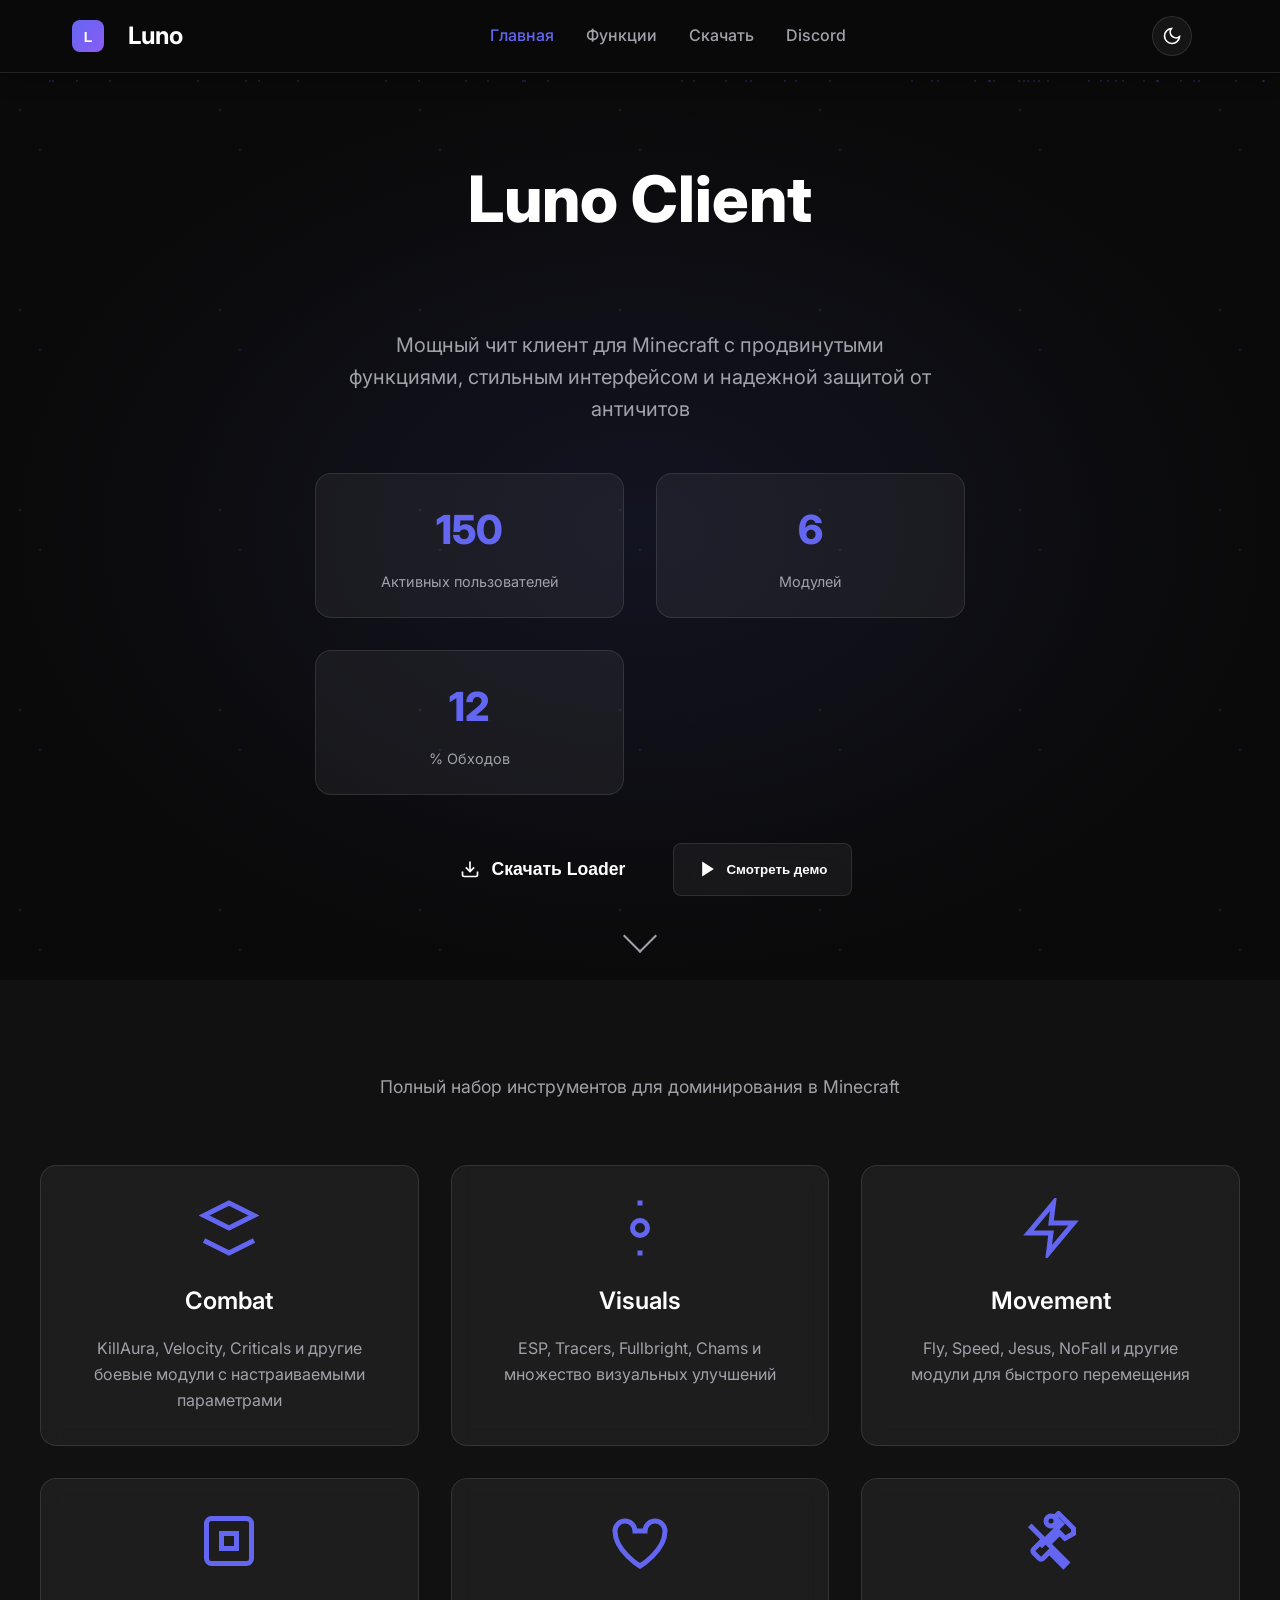
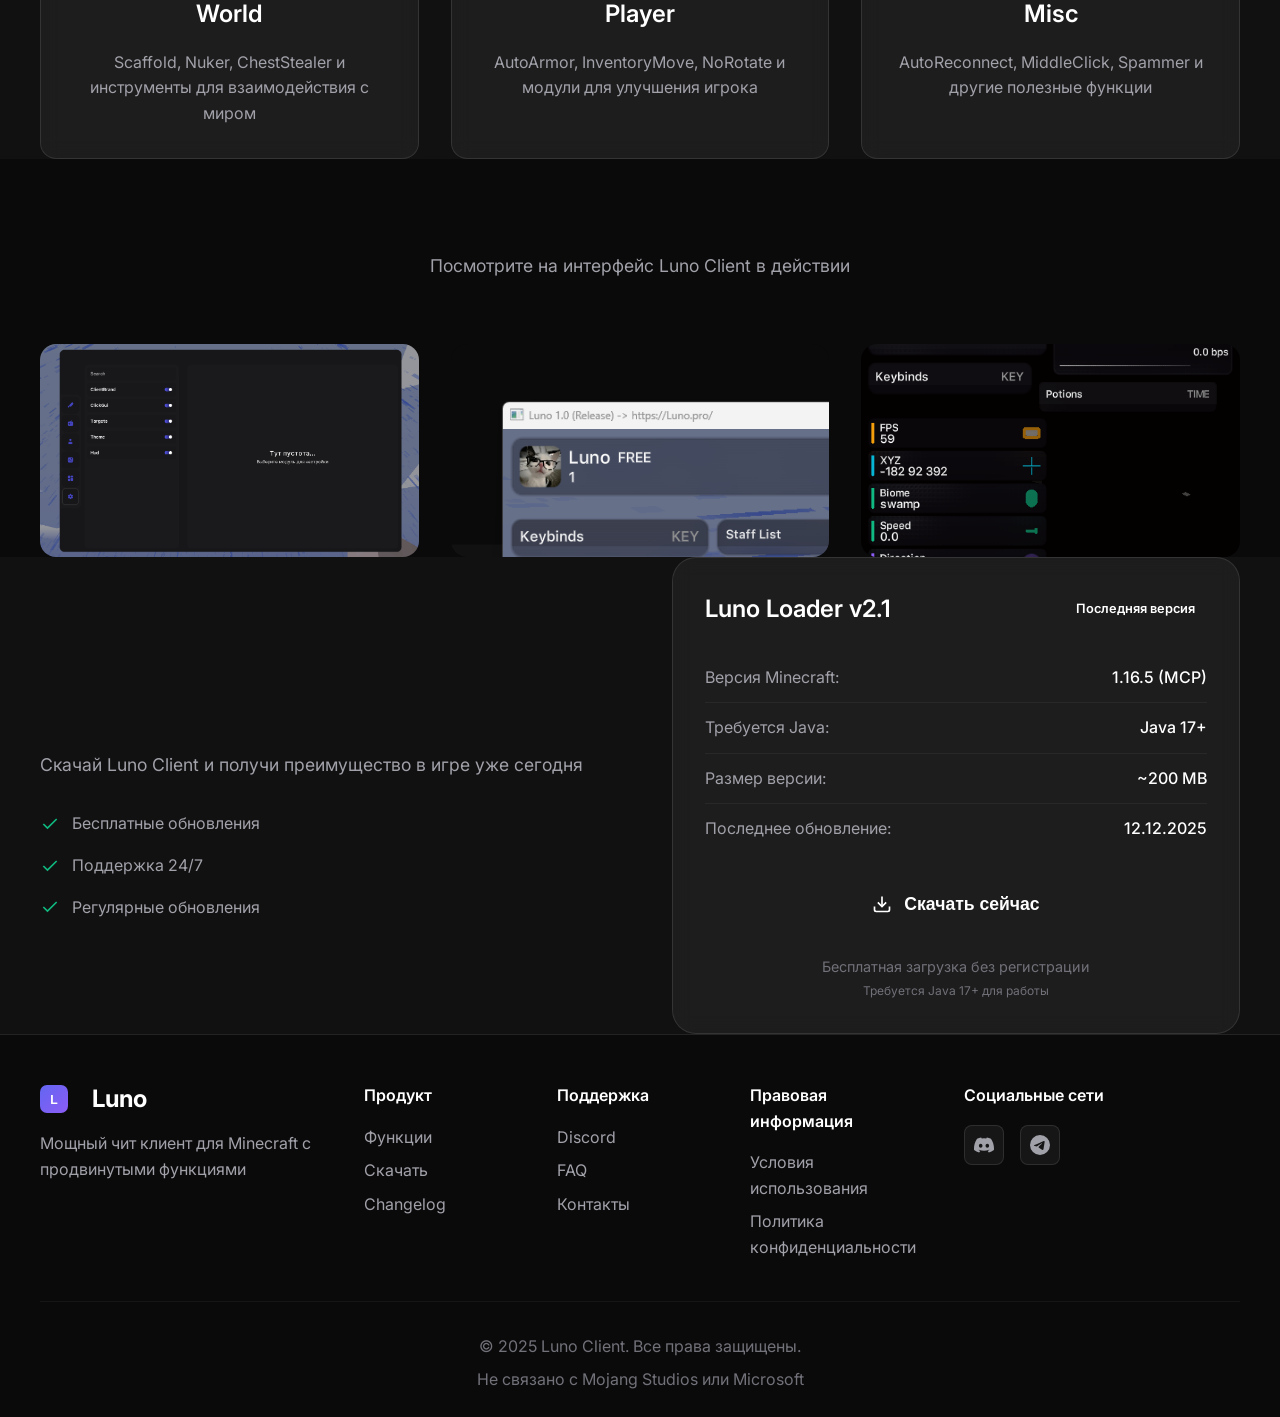
==== index.html @ addac20b "Add files via upload" ====
<!DOCTYPE html>
<html lang="ru" data-scroll-behavior="smooth">
<head>
    <meta charset="utf-8">
    <meta name="viewport" content="width=device-width, initial-scale=1.0">
    <title>Luno Client - Minecraft Cheat Client</title>
    <meta name="description"
          content="Luno - мощный чит клиент для Minecraft с продвинутыми функциями и стильным интерфейсом">

    <!-- Fonts -->
    <link rel="preconnect" href="https://fonts.googleapis.com">
    <link rel="preconnect" href="https://fonts.gstatic.com" crossorigin>
    <link href="https://fonts.googleapis.com/css2?family=Inter:wght@300;400;500;600;700&display=swap" rel="stylesheet">

    <!-- Styles -->
    <link rel="stylesheet" href="styles.css">

    <!-- Favicon -->
    <link rel="icon" type="image/x-icon" href="favicon.ico">
</head>
<body>
<!-- Navigation -->
<nav class="navbar">
    <div class="nav-container">
        <div class="nav-brand">
            <img src="images/logo.svg" alt="Luno" class="brand-logo">
            <span class="brand-text">Luno</span>
        </div>

        <div class="nav-links">
            <a href="#home" class="nav-link active">Главная</a>
            <a href="#features" class="nav-link">Функции</a>
            <a href="#download" class="nav-link">Скачать</a>
            <a href="#discord" class="nav-link">Discord</a>
        </div>

        <div class="nav-actions">
            <!-- Theme toggle will be added here by JavaScript -->
        </div>

        <button class="mobile-menu-btn">
            <span></span>
            <span></span>
            <span></span>
        </button>
    </div>
</nav>

<!-- Hero Section -->
<section id="home" class="hero">
    <div class="hero-bg">
        <div class="hero-particles"></div>
    </div>

    <div class="container">
        <div class="hero-content">
            <div class="hero-text">
                <h1 class="hero-title">
                    <span class="title-main">Luno Client</span>
                    <span class="title-gradient">Новый уровень игры</span>
                </h1>
                <p class="hero-description">
                    Мощный чит клиент для Minecraft с продвинутыми функциями,
                    стильным интерфейсом и надежной защитой от античитов
                </p>

                <div class="hero-stats">
                    <div class="stat-item">
                        <div class="stat-number" data-count="1250">0</div>
                        <div class="stat-label">Активных пользователей</div>
                    </div>
                    <div class="stat-item">
                        <div class="stat-number" data-count="50">0</div>
                        <div class="stat-label">Модулей</div>
                    </div>
                    <div class="stat-item">
                        <div class="stat-number" data-count="95">0</div>
                        <div class="stat-label">% Обходов</div>
                    </div>
                </div>
            </div>

            <div class="hero-actions">
                <button class="btn-download">
                    <svg class="btn-icon" viewBox="0 0 24 24" fill="none">
                        <path d="M21 15V19A2 2 0 0 1 19 21H5A2 2 0 0 1 3 19V15" stroke="currentColor" stroke-width="2"/>
                        <polyline points="7,10 12,15 17,10" stroke="currentColor" stroke-width="2"/>
                        <line x1="12" y1="15" x2="12" y2="3" stroke="currentColor" stroke-width="2"/>
                    </svg>
                    Скачать Loader
                </button>
                <button class="btn-secondary">
                    <svg class="btn-icon" viewBox="0 0 24 24" fill="none">
                        <polygon points="5,3 19,12 5,21" fill="currentColor"/>
                    </svg>
                    Смотреть демо
                </button>
            </div>
        </div>
    </div>

    <div class="scroll-indicator">
        <div class="scroll-arrow"></div>
    </div>
</section>

<!-- Features Section -->
<section id="features" class="features">
    <div class="container">
        <div class="section-header">
            <h2 class="section-title">Возможности Luno</h2>
            <p class="section-description">
                Полный набор инструментов для доминирования в Minecraft
            </p>
        </div>

        <div class="features-grid">
            <div class="feature-card">
                <div class="feature-icon">
                    <svg viewBox="0 0 24 24" fill="none">
                        <path d="M12 2L2 7L12 12L22 7L12 2Z" stroke="currentColor" stroke-width="2"/>
                        <path d="M2 17L12 22L22 17" stroke="currentColor" stroke-width="2"/>
                    </svg>
                </div>
                <h3 class="feature-title">Combat</h3>
                <p class="feature-description">
                    KillAura, Velocity, Criticals и другие боевые модули
                    с настраиваемыми параметрами
                </p>
            </div>

            <div class="feature-card">
                <div class="feature-icon">
                    <svg viewBox="0 0 24 24" fill="none">
                        <circle cx="12" cy="12" r="3" stroke="currentColor" stroke-width="2"/>
                        <path d="M12 1V3" stroke="currentColor" stroke-width="2"/>
                        <path d="M12 21V23" stroke="currentColor" stroke-width="2"/>
                    </svg>
                </div>
                <h3 class="feature-title">Visuals</h3>
                <p class="feature-description">
                    ESP, Tracers, Fullbright, Chams и множество
                    визуальных улучшений
                </p>
            </div>

            <div class="feature-card">
                <div class="feature-icon">
                    <svg viewBox="0 0 24 24" fill="none">
                        <path d="M13 2L3 14H12L11 22L21 10H12L13 2Z" stroke="currentColor" stroke-width="2"/>
                    </svg>
                </div>
                <h3 class="feature-title">Movement</h3>
                <p class="feature-description">
                    Fly, Speed, Jesus, NoFall и другие модули
                    для быстрого перемещения
                </p>
            </div>

            <div class="feature-card">
                <div class="feature-icon">
                    <svg viewBox="0 0 24 24" fill="none">
                        <rect x="3" y="3" width="18" height="18" rx="2" stroke="currentColor" stroke-width="2"/>
                        <path d="M9 9H15V15H9V9Z" stroke="currentColor" stroke-width="2"/>
                    </svg>
                </div>
                <h3 class="feature-title">World</h3>
                <p class="feature-description">
                    Scaffold, Nuker, ChestStealer и инструменты
                    для взаимодействия с миром
                </p>
            </div>

            <div class="feature-card">
                <div class="feature-icon">
                    <svg viewBox="0 0 24 24" fill="none">
                        <path d="M12 22S2 16 2 8C2 5.8 3.8 4 6 4C8.2 4 10 5.8 10 8H14C14 5.8 15.8 4 18 4C20.2 4 22 5.8 22 8C22 16 12 22 12 22Z"
                              stroke="currentColor" stroke-width="2"/>
                    </svg>
                </div>
                <h3 class="feature-title">Player</h3>
                <p class="feature-description">
                    AutoArmor, InventoryMove, NoRotate и модули
                    для улучшения игрока
                </p>
            </div>

            <div class="feature-card">
                <div class="feature-icon">
                    <svg viewBox="0 0 24 24" fill="none">
                        <path d="M12 2C13.1 2 14 2.9 14 4C14 5.1 13.1 6 12 6C10.9 6 10 5.1 10 4C10 2.9 10.9 2 12 2ZM21 9V7L15 1L13.5 2.5L16.17 5.17L10.5 10.84L11.92 12.25L15.41 8.76L17.59 10.94L21 9ZM3.5 5.75L9.81 12.06L8.39 13.47L7.64 12.72L5.05 15.31C4.66 15.7 4.66 16.33 5.05 16.72L7.33 19C7.72 19.39 8.35 19.39 8.74 19L11.33 16.41L16.97 22.04L18.38 20.63L3.5 5.75Z"
                              stroke="currentColor" stroke-width="2"/>
                    </svg>
                </div>
                <h3 class="feature-title">Misc</h3>
                <p class="feature-description">
                    AutoReconnect, MiddleClick, Spammer и другие
                    полезные функции
                </p>
            </div>
        </div>
    </div>
</section>

<!-- Screenshots Section -->
<section class="screenshots">
    <div class="container">
        <div class="section-header">
            <h2 class="section-title">Скриншоты</h2>
            <p class="section-description">
                Посмотрите на интерфейс Luno Client в действии
            </p>
        </div>

        <div class="screenshots-grid">
            <div class="screenshot-item">
                <img src="images/screenshot1.png" alt="ClickGUI" loading="lazy">
                <div class="screenshot-overlay">
                    <h4>ClickGUI</h4>
                    <p>Стильный и удобный интерфейс</p>
                </div>
            </div>
            <div class="screenshot-item">
                <img src="images/screenshot2.png" alt="Watermark" loading="lazy">
                <div class="screenshot-overlay">
                    <h4>Watermark</h4>
                    <p>Ватермарка</p>
                </div>
            </div>
            <div class="screenshot-item">
                <img src="images/screenshot3.png" alt="HUD" loading="lazy">
                <div class="screenshot-overlay">
                    <h4>HUD Elements</h4>
                    <p>Информативный интерфейс</p>
                </div>
            </div>
        </div>
    </div>
</section>

<!-- Download Section -->
<section id="download" class="download">
    <div class="container">
        <div class="download-content">
            <div class="download-info">
                <h2 class="download-title">Готов начать?</h2>
                <p class="download-description">
                    Скачай Luno Client и получи преимущество в игре уже сегодня
                </p>

                <div class="download-features">
                    <div class="download-feature">
                        <svg class="feature-check" viewBox="0 0 24 24" fill="none">
                            <path d="M20 6L9 17L4 12" stroke="currentColor" stroke-width="2"/>
                        </svg>
                        <span>Бесплатные обновления</span>
                    </div>
                    <div class="download-feature">
                        <svg class="feature-check" viewBox="0 0 24 24" fill="none">
                            <path d="M20 6L9 17L4 12" stroke="currentColor" stroke-width="2"/>
                        </svg>
                        <span>Поддержка 24/7</span>
                    </div>
                    <div class="download-feature">
                        <svg class="feature-check" viewBox="0 0 24 24" fill="none">
                            <path d="M20 6L9 17L4 12" stroke="currentColor" stroke-width="2"/>
                        </svg>
                        <span>Регулярные обновления</span>
                    </div>
                </div>
            </div>

            <div class="download-card">
                <div class="download-header">
                    <h3>Luno Loader v2.1</h3>
                    <span class="version-badge">Последняя версия</span>
                </div>

                <div class="download-details">
                    <div class="detail-item">
                        <span class="detail-label">Версия Minecraft:</span>
                        <span class="detail-value">1.16.5 (MCP)</span>
                    </div>
                    <div class="detail-item">
                        <span class="detail-label">Требуется Java:</span>
                        <span class="detail-value">Java 17+</span>
                    </div>
                    <div class="detail-item">
                        <span class="detail-label">Размер версии:</span>
                        <span class="detail-value">~200 MB</span>
                    </div>
                    <div class="detail-item">
                        <span class="detail-label">Последнее обновление:</span>
                        <span class="detail-value">12.12.2025</span>
                    </div>
                </div>

                <button class="btn-download-main">
                    <svg class="btn-icon" viewBox="0 0 24 24" fill="none">
                        <path d="M21 15V19A2 2 0 0 1 19 21H5A2 2 0 0 1 3 19V15" stroke="currentColor" stroke-width="2"/>
                        <polyline points="7,10 12,15 17,10" stroke="currentColor" stroke-width="2"/>
                        <line x1="12" y1="15" x2="12" y2="3" stroke="currentColor" stroke-width="2"/>
                    </svg>
                    Скачать сейчас
                </button>

                <p class="download-note">
                    Бесплатная загрузка без регистрации<br>
                    <small>Требуется Java 17+ для работы</small>
                </p>
            </div>
        </div>
    </div>
</section>

<!-- Footer -->
<footer class="footer">
    <div class="container">
        <div class="footer-content">
            <div class="footer-brand">
                <div class="brand-logo">
                    <img src="images/logo.svg" alt="Luno" class="brand-logo-img">
                    <span class="brand-text">Luno</span>
                </div>
                <p class="footer-description">
                    Мощный чит клиент для Minecraft с продвинутыми функциями
                </p>
            </div>

            <div class="footer-links">
                <div class="footer-column">
                    <h4>Продукт</h4>
                    <a href="#features">Функции</a>
                    <a href="#download">Скачать</a>
                    <a href="changelog.html">Changelog</a>
                </div>
                <div class="footer-column">
                    <h4>Поддержка</h4>
                    <a href="https://discord.gg/luno" target="_blank">Discord</a>
                    <a href="faq.html">FAQ</a>
                    <a href="contact.html">Контакты</a>
                </div>
                <div class="footer-column">
                    <h4>Правовая информация</h4>
                    <a href="terms.html">Условия использования</a>
                    <a href="privacy.html">Политика конфиденциальности</a>
                </div>
            </div>

            <div class="footer-social">
                <h4>Социальные сети</h4>
                <div class="social-links">
                    <a href="#" class="social-link discord">
                        <svg viewBox="0 0 24 24" fill="currentColor">
                            <path d="M20.317 4.37a19.791 19.791 0 0 0-4.885-1.515.074.074 0 0 0-.079.037c-.21.375-.444.864-.608 1.25a18.27 18.27 0 0 0-5.487 0 12.64 12.64 0 0 0-.617-1.25.077.077 0 0 0-.079-.037A19.736 19.736 0 0 0 3.677 4.37a.07.07 0 0 0-.032.027C.533 9.046-.32 13.58.099 18.057a.082.082 0 0 0 .031.057 19.9 19.9 0 0 0 5.993 3.03.078.078 0 0 0 .084-.028c.462-.63.874-1.295 1.226-1.994a.076.076 0 0 0-.041-.106 13.107 13.107 0 0 1-1.872-.892.077.077 0 0 1-.008-.128 10.2 10.2 0 0 0 .372-.292.074.074 0 0 1 .077-.01c3.928 1.793 8.18 1.793 12.062 0a.074.074 0 0 1 .078.01c.12.098.246.198.373.292a.077.077 0 0 1-.006.127 12.299 12.299 0 0 1-1.873.892.077.077 0 0 0-.041.107c.36.698.772 1.362 1.225 1.993a.076.076 0 0 0 .084.028 19.839 19.839 0 0 0 6.002-3.03.077.077 0 0 0 .032-.054c.5-5.177-.838-9.674-3.549-13.66a.061.061 0 0 0-.031-.03zM8.02 15.33c-1.183 0-2.157-1.085-2.157-2.419 0-1.333.956-2.419 2.157-2.419 1.21 0 2.176 1.096 2.157 2.42 0 1.333-.956 2.418-2.157 2.418zm7.975 0c-1.183 0-2.157-1.085-2.157-2.419 0-1.333.955-2.419 2.157-2.419 1.21 0 2.176 1.096 2.157 2.42 0 1.333-.946 2.418-2.157 2.418z"/>
                        </svg>
                    </a>
                    <a href="#" class="social-link telegram">
                        <svg viewBox="0 0 24 24" fill="currentColor">
                            <path d="M11.944 0A12 12 0 0 0 0 12a12 12 0 0 0 12 12 12 12 0 0 0 12-12A12 12 0 0 0 12 0a12 12 0 0 0-.056 0zm4.962 7.224c.1-.002.321.023.465.14a.506.506 0 0 1 .171.325c.016.093.036.306.02.472-.18 1.898-.962 6.502-1.36 8.627-.168.9-.499 1.201-.82 1.23-.696.065-1.225-.46-1.9-.902-1.056-.693-1.653-1.124-2.678-1.8-1.185-.78-.417-1.21.258-1.91.177-.184 3.247-2.977 3.307-3.23.007-.032.014-.15-.056-.212s-.174-.041-.249-.024c-.106.024-1.793 1.14-5.061 3.345-.48.33-.913.49-1.302.48-.428-.008-1.252-.241-1.865-.44-.752-.245-1.349-.374-1.297-.789.027-.216.325-.437.893-.663 3.498-1.524 5.83-2.529 6.998-3.014 3.332-1.386 4.025-1.627 4.476-1.635z"/>
                        </svg>
                    </a>
                </div>
            </div>
        </div>

        <div class="footer-bottom">
            <p>&copy; 2025 Luno Client. Все права защищены.</p>
            <p>Не связано с Mojang Studios или Microsoft</p>
        </div>
    </div>
</footer>

<!-- Scripts -->
<script src="script.js"></script>
</body>
</html>
---- styles.css ----
/* Reset and Base Styles */
* {
    margin: 0;
    padding: 0;
    box-sizing: border-box;
}

:root {
    /* Colors */
    --primary: #6366f1;
    --primary-dark: #4f46e5;
    --secondary: #8b5cf6;
    --accent: #06b6d4;
    --success: #10b981;
    --warning: #f59e0b;
    --error: #ef4444;
}

/* Dark Theme (Default) */
:root,
[data-theme="dark"] {
    --bg-primary: #0a0a0a;
    --bg-secondary: #111111;
    --bg-tertiary: #1a1a1a;
    --bg-card: rgba(17, 17, 17, 0.8);
    --bg-glass: rgba(255, 255, 255, 0.05);
    
    /* Text Colors */
    --text-primary: #ffffff;
    --text-secondary: #a1a1aa;
    --text-muted: #71717a;
    
    /* Borders */
    --border-primary: rgba(255, 255, 255, 0.1);
    --border-secondary: rgba(255, 255, 255, 0.05);
}

/* Light Theme */
[data-theme="light"] {
    --bg-primary: #ffffff;
    --bg-secondary: #f8fafc;
    --bg-tertiary: #f1f5f9;
    --bg-card: rgba(255, 255, 255, 0.9);
    --bg-glass: rgba(0, 0, 0, 0.05);
    
    /* Text Colors */
    --text-primary: #0f172a;
    --text-secondary: #475569;
    --text-muted: #64748b;
    
    /* Borders */
    --border-primary: rgba(0, 0, 0, 0.1);
    --border-secondary: rgba(0, 0, 0, 0.05);
    
    /* Shadows */
    --shadow-sm: 0 1px 2px 0 rgba(0, 0, 0, 0.05);
    --shadow-md: 0 4px 6px -1px rgba(0, 0, 0, 0.1);
    --shadow-lg: 0 10px 15px -3px rgba(0, 0, 0, 0.1);
    --shadow-xl: 0 20px 25px -5px rgba(0, 0, 0, 0.1);
    
    /* Gradients */
    --gradient-primary: linear-gradient(135deg, var(--primary) 0%, var(--secondary) 100%);
    --gradient-accent: linear-gradient(135deg, var(--accent) 0%, var(--primary) 100%);
    --gradient-text: linear-gradient(135deg, #6366f1 0%, #8b5cf6 50%, #06b6d4 100%);
    
    /* Spacing */
    --container-padding: 2rem;
    --section-padding: 6rem 0;
    
    /* Transitions */
    --transition-fast: 0.15s ease;
    --transition-normal: 0.3s ease;
    --transition-slow: 0.5s ease;
}
}

html {
    scroll-behavior: smooth;
}

body {
    font-family: 'Inter', -apple-system, BlinkMacSystemFont, 'Segoe UI', Roboto, sans-serif;
    background: var(--bg-primary);
    color: var(--text-primary);
    line-height: 1.6;
    overflow-x: hidden;
    padding-top: 80px; /* Отступ для фиксированной навигации */
}

/* Container */
.container {
    max-width: 1200px;
    margin: 0 auto;
    padding: 0 var(--container-padding);
}

/* Navigation */
.navbar {
    position: fixed;
    top: 0;
    left: 0;
    right: 0;
    z-index: 1000;
    background: rgba(10, 10, 10, 0.95);
    backdrop-filter: blur(20px);
    border-bottom: 1px solid var(--border-primary);
    transition: var(--transition-normal);
    box-shadow: 0 4px 20px rgba(0, 0, 0, 0.3);
}

.nav-container {
    max-width: 1200px;
    margin: 0 auto;
    padding: 1rem 2rem;
    display: flex;
    align-items: center;
    justify-content: space-between;
}

.nav-brand {
    display: flex;
    align-items: center;
    gap: 0.75rem;
    font-size: 1.5rem;
    font-weight: 700;
    color: var(--text-primary);
    text-decoration: none;
}

.brand-icon {
    width: 32px;
    height: 32px;
    color: var(--primary);
}

.nav-links {
    display: flex;
    align-items: center;
    gap: 2rem;
}

.nav-link {
    color: var(--text-secondary);
    text-decoration: none;
    font-weight: 500;
    transition: var(--transition-fast);
    position: relative;
}

.nav-link:hover,
.nav-link.active {
    color: var(--primary);
}

.nav-link.active::after {
    content: '';
    position: absolute;
    bottom: -0.5rem;
    left: 0;
    right: 0;
    height: 2px;
    background: var(--gradient-primary);
    border-radius: 1px;
}

.nav-actions {
    display: flex;
    align-items: center;
    gap: 1rem;
}

.mobile-menu-btn {
    display: none;
    flex-direction: column;
    gap: 4px;
    background: none;
    border: none;
    cursor: pointer;
    padding: 0.5rem;
}

.mobile-menu-btn span {
    width: 24px;
    height: 2px;
    background: var(--text-primary);
    transition: var(--transition-fast);
}

.mobile-menu-btn.active span:nth-child(1) {
    transform: rotate(45deg) translate(5px, 5px);
}

.mobile-menu-btn.active span:nth-child(2) {
    opacity: 0;
}

.mobile-menu-btn.active span:nth-child(3) {
    transform: rotate(-45deg) translate(7px, -6px);
}

/* Buttons */
.btn-primary {
    background: var(--gradient-primary);
    color: white;
    border: none;
    padding: 0.75rem 1.5rem;
    border-radius: 0.5rem;
    font-weight: 600;
    cursor: pointer;
    transition: var(--transition-fast);
    text-decoration: none;
    display: inline-flex;
    align-items: center;
    gap: 0.5rem;
}

.btn-primary:hover {
    transform: translateY(-2px);
    box-shadow: var(--shadow-lg);
}

.btn-secondary {
    background: var(--bg-glass);
    color: var(--text-primary);
    border: 1px solid var(--border-primary);
    padding: 0.75rem 1.5rem;
    border-radius: 0.5rem;
    font-weight: 600;
    cursor: pointer;
    transition: var(--transition-fast);
    text-decoration: none;
    display: inline-flex;
    align-items: center;
    gap: 0.5rem;
    backdrop-filter: blur(10px);
}

.btn-secondary:hover {
    background: var(--bg-tertiary);
    border-color: var(--primary);
}

.btn-download {
    background: var(--gradient-primary);
    color: white;
    border: none;
    padding: 1rem 2rem;
    border-radius: 0.75rem;
    font-size: 1.1rem;
    font-weight: 600;
    cursor: pointer;
    transition: var(--transition-fast);
    display: inline-flex;
    align-items: center;
    gap: 0.75rem;
    box-shadow: var(--shadow-lg);
}

.btn-download:hover {
    transform: translateY(-3px);
    box-shadow: var(--shadow-xl);
}

.btn-download-main {
    width: 100%;
    background: var(--gradient-primary);
    color: white;
    border: none;
    padding: 1rem 2rem;
    border-radius: 0.75rem;
    font-size: 1.1rem;
    font-weight: 600;
    cursor: pointer;
    transition: var(--transition-fast);
    display: flex;
    align-items: center;
    justify-content: center;
    gap: 0.75rem;
    margin: 1.5rem 0;
}

.btn-download-main:hover {
    transform: translateY(-2px);
    box-shadow: var(--shadow-lg);
}

.btn-icon {
    width: 20px;
    height: 20px;
}

/* Hero Section */
.hero {
    min-height: 100vh;
    display: flex;
    align-items: center;
    position: relative;
    overflow: hidden;
}

.hero-bg {
    position: absolute;
    top: 0;
    left: 0;
    right: 0;
    bottom: 0;
    background: radial-gradient(ellipse at center, rgba(99, 102, 241, 0.1) 0%, transparent 70%);
}

.hero-particles {
    position: absolute;
    width: 100%;
    height: 100%;
    background-image: 
        radial-gradient(2px 2px at 20px 30px, rgba(255, 255, 255, 0.1), transparent),
        radial-gradient(2px 2px at 40px 70px, rgba(99, 102, 241, 0.2), transparent),
        radial-gradient(1px 1px at 90px 40px, rgba(139, 92, 246, 0.1), transparent);
    background-repeat: repeat;
    background-size: 200px 200px;
    animation: float 20s infinite linear;
}

@keyframes float {
    0% { transform: translate(0, 0); }
    100% { transform: translate(-200px, -200px); }
}

.hero-content {
    position: relative;
    z-index: 2;
    text-align: center;
    max-width: 800px;
    margin: 0 auto;
}

.hero-title {
    font-size: clamp(2.5rem, 5vw, 4rem);
    font-weight: 800;
    margin-bottom: 1.5rem;
    line-height: 1.1;
}

.title-main {
    display: block;
    color: var(--text-primary);
}

.title-gradient {
    display: block;
    background: var(--gradient-text);
    -webkit-background-clip: text;
    -webkit-text-fill-color: transparent;
    background-clip: text;
    animation: gradient-shift 3s ease-in-out infinite;
}

@keyframes gradient-shift {
    0%, 100% { background-position: 0% 50%; }
    50% { background-position: 100% 50%; }
}

.hero-description {
    font-size: 1.25rem;
    color: var(--text-secondary);
    margin-bottom: 3rem;
    max-width: 600px;
    margin-left: auto;
    margin-right: auto;
}

.hero-stats {
    display: grid;
    grid-template-columns: repeat(auto-fit, minmax(200px, 1fr));
    gap: 2rem;
    margin: 3rem 0;
}

.stat-item {
    text-align: center;
    padding: 1.5rem;
    background: var(--bg-glass);
    border: 1px solid var(--border-primary);
    border-radius: 1rem;
    backdrop-filter: blur(10px);
}

.stat-number {
    font-size: 2.5rem;
    font-weight: 800;
    color: var(--primary);
    display: block;
}

.stat-label {
    color: var(--text-secondary);
    font-size: 0.9rem;
    margin-top: 0.5rem;
}

.hero-actions {
    display: flex;
    gap: 1rem;
    justify-content: center;
    flex-wrap: wrap;
    margin-top: 3rem;
}

.scroll-indicator {
    position: absolute;
    bottom: 2rem;
    left: 50%;
    transform: translateX(-50%);
    animation: bounce 2s infinite;
}

.scroll-arrow {
    width: 24px;
    height: 24px;
    border-right: 2px solid var(--text-secondary);
    border-bottom: 2px solid var(--text-secondary);
    transform: rotate(45deg);
}

@keyframes bounce {
    0%, 20%, 50%, 80%, 100% { transform: translateX(-50%) translateY(0); }
    40% { transform: translateX(-50%) translateY(-10px); }
    60% { transform: translateX(-50%) translateY(-5px); }
}

/* Sections */
.section-header {
    text-align: center;
    margin-bottom: 4rem;
}

.section-title {
    font-size: clamp(2rem, 4vw, 3rem);
    font-weight: 700;
    margin-bottom: 1rem;
    background: var(--gradient-text);
    -webkit-background-clip: text;
    -webkit-text-fill-color: transparent;
    background-clip: text;
}

.section-description {
    font-size: 1.1rem;
    color: var(--text-secondary);
    max-width: 600px;
    margin: 0 auto;
}

/* Features Section */
.features {
    padding: var(--section-padding);
    background: var(--bg-secondary);
}

.features-grid {
    display: grid;
    grid-template-columns: repeat(auto-fit, minmax(300px, 1fr));
    gap: 2rem;
}

.feature-card {
    background: var(--bg-glass);
    border: 1px solid var(--border-primary);
    border-radius: 1rem;
    padding: 2rem;
    text-align: center;
    transition: var(--transition-normal);
    backdrop-filter: blur(10px);
}

.feature-card:hover {
    transform: translateY(-5px);
    border-color: var(--primary);
    box-shadow: var(--shadow-lg);
}

.feature-icon {
    width: 60px;
    height: 60px;
    margin: 0 auto 1.5rem;
    color: var(--primary);
}

.feature-icon svg {
    width: 100%;
    height: 100%;
}

.feature-title {
    font-size: 1.5rem;
    font-weight: 600;
    margin-bottom: 1rem;
    color: var(--text-primary);
}

.feature-description {
    color: var(--text-secondary);
    line-height: 1.6;
}

/* Screenshots Section */
.screenshots {
    padding: var(--section-padding);
}

.screenshots-grid {
    display: grid;
    grid-template-columns: repeat(auto-fit, minmax(350px, 1fr));
    gap: 2rem;
}

.screenshot-item {
    position: relative;
    border-radius: 1rem;
    overflow: hidden;
    background: var(--bg-tertiary);
    aspect-ratio: 16/9;
}

.screenshot-item img {
    width: 100%;
    height: 100%;
    object-fit: cover;
    transition: var(--transition-normal);
}

.screenshot-overlay {
    position: absolute;
    bottom: 0;
    left: 0;
    right: 0;
    background: linear-gradient(transparent, rgba(0, 0, 0, 0.8));
    padding: 2rem 1.5rem 1.5rem;
    transform: translateY(100%);
    transition: var(--transition-normal);
}

.screenshot-item:hover .screenshot-overlay {
    transform: translateY(0);
}

.screenshot-item:hover img {
    transform: scale(1.05);
}

.screenshot-overlay h4 {
    font-size: 1.25rem;
    font-weight: 600;
    margin-bottom: 0.5rem;
}

.screenshot-overlay p {
    color: var(--text-secondary);
}

/* Download Section */
.download {
    padding: var(--section-padding);
    background: var(--bg-secondary);
}

.download-content {
    display: grid;
    grid-template-columns: 1fr 1fr;
    gap: 4rem;
    align-items: center;
}

.download-title {
    font-size: 2.5rem;
    font-weight: 700;
    margin-bottom: 1rem;
    background: var(--gradient-text);
    -webkit-background-clip: text;
    -webkit-text-fill-color: transparent;
    background-clip: text;
}

.download-description {
    font-size: 1.1rem;
    color: var(--text-secondary);
    margin-bottom: 2rem;
}

.download-features {
    display: flex;
    flex-direction: column;
    gap: 1rem;
}

.download-feature {
    display: flex;
    align-items: center;
    gap: 0.75rem;
    color: var(--text-secondary);
}

.feature-check {
    width: 20px;
    height: 20px;
    color: var(--success);
}

.download-card {
    background: var(--bg-glass);
    border: 1px solid var(--border-primary);
    border-radius: 1.5rem;
    padding: 2rem;
    backdrop-filter: blur(10px);
}

.download-header {
    display: flex;
    justify-content: space-between;
    align-items: center;
    margin-bottom: 1.5rem;
}

.download-header h3 {
    font-size: 1.5rem;
    font-weight: 600;
}

.version-badge {
    background: var(--gradient-primary);
    color: white;
    padding: 0.25rem 0.75rem;
    border-radius: 1rem;
    font-size: 0.8rem;
    font-weight: 600;
}

.download-details {
    margin-bottom: 1.5rem;
}

.detail-item {
    display: flex;
    justify-content: space-between;
    padding: 0.75rem 0;
    border-bottom: 1px solid var(--border-secondary);
}

.detail-item:last-child {
    border-bottom: none;
}

.detail-label {
    color: var(--text-secondary);
}

.detail-value {
    color: var(--text-primary);
    font-weight: 500;
}

.download-note {
    text-align: center;
    color: var(--text-muted);
    font-size: 0.9rem;
    margin-top: 1rem;
}

/* Footer */
.footer {
    background: var(--bg-primary);
    border-top: 1px solid var(--border-primary);
    padding: 3rem 0 1rem;
}

.footer-content {
    display: grid;
    grid-template-columns: 1fr 2fr 1fr;
    gap: 3rem;
    margin-bottom: 2rem;
}

.footer-brand .brand-logo {
    display: flex;
    align-items: center;
    gap: 0.75rem;
    font-size: 1.5rem;
    font-weight: 700;
    margin-bottom: 1rem;
}

.footer-description {
    color: var(--text-secondary);
    line-height: 1.6;
}

.footer-links {
    display: grid;
    grid-template-columns: repeat(3, 1fr);
    gap: 2rem;
}

.footer-column h4 {
    font-weight: 600;
    margin-bottom: 1rem;
    color: var(--text-primary);
}

.footer-column a {
    display: block;
    color: var(--text-secondary);
    text-decoration: none;
    margin-bottom: 0.5rem;
    transition: var(--transition-fast);
}

.footer-column a:hover {
    color: var(--primary);
}

.footer-social h4 {
    font-weight: 600;
    margin-bottom: 1rem;
}

.social-links {
    display: flex;
    gap: 1rem;
}

.social-link {
    width: 40px;
    height: 40px;
    background: var(--bg-glass);
    border: 1px solid var(--border-primary);
    border-radius: 0.5rem;
    display: flex;
    align-items: center;
    justify-content: center;
    color: var(--text-secondary);
    transition: var(--transition-fast);
    text-decoration: none;
}

.social-link:hover {
    background: var(--primary);
    color: white;
    transform: translateY(-2px);
}

.social-link svg {
    width: 20px;
    height: 20px;
}

.footer-bottom {
    text-align: center;
    padding-top: 2rem;
    border-top: 1px solid var(--border-secondary);
    color: var(--text-muted);
}

.footer-bottom p {
    margin-bottom: 0.5rem;
}

/* Mobile Menu */
@media (max-width: 768px) {
    :root {
        --container-padding: 1rem;
        --section-padding: 4rem 0;
    }
    
    .nav-links {
        position: fixed;
        top: 80px;
        left: 0;
        right: 0;
        background: rgba(10, 10, 10, 0.98);
        backdrop-filter: blur(20px);
        border-bottom: 1px solid var(--border-primary);
        flex-direction: column;
        padding: 2rem;
        gap: 1.5rem;
        transform: translateY(-100%);
        opacity: 0;
        visibility: hidden;
        transition: all var(--transition-normal);
    }
    
    .nav-links.mobile-active {
        transform: translateY(0);
        opacity: 1;
        visibility: visible;
    }
    
    .mobile-menu-btn {
        display: flex;
    }
    
    .hero-actions {
        flex-direction: column;
        align-items: center;
    }
    
    .hero-stats {
        grid-template-columns: 1fr;
        gap: 1rem;
    }
    
    .features-grid {
        grid-template-columns: 1fr;
    }
    
    .screenshots-grid {
        grid-template-columns: 1fr;
    }
    
    .download-content {
        grid-template-columns: 1fr;
        gap: 2rem;
    }
    
    .footer-content {
        grid-template-columns: 1fr;
        gap: 2rem;
    }
    
    .footer-links {
        grid-template-columns: 1fr;
        gap: 1.5rem;
    }
}

@media (max-width: 480px) {
    .nav-container {
        padding: 1rem;
    }
    
    .hero-title {
        font-size: 2rem;
    }
    
    .hero-description {
        font-size: 1rem;
    }
    
    .section-title {
        font-size: 1.75rem;
    }
    
    .feature-card,
    .download-card {
        padding: 1.5rem;
    }
}

/* Animations */
@keyframes fadeInUp {
    from {
        opacity: 0;
        transform: translateY(30px);
    }
    to {
        opacity: 1;
        transform: translateY(0);
    }
}

.fade-in-up {
    animation: fadeInUp 0.6s ease-out;
}

/* Scrollbar */
::-webkit-scrollbar {
    width: 8px;
}

::-webkit-scrollbar-track {
    background: var(--bg-secondary);
}

::-webkit-scrollbar-thumb {
    background: var(--primary);
    border-radius: 4px;
}

::-webkit-scrollbar-thumb:hover {
    background: var(--primary-dark);
}

/* Theme Toggle */
.theme-toggle {
    background: var(--bg-glass);
    border: 1px solid var(--border-primary);
    border-radius: 50%;
    width: 40px;
    height: 40px;
    display: flex;
    align-items: center;
    justify-content: center;
    cursor: pointer;
    transition: all var(--transition-fast);
    margin-right: 1rem;
}

.theme-toggle:hover {
    background: var(--bg-tertiary);
    border-color: var(--primary);
    transform: scale(1.05);
}

.theme-toggle svg {
    width: 20px;
    height: 20px;
    color: var(--text-primary);
    transition: all var(--transition-fast);
}

[data-theme="dark"] .theme-toggle .sun-icon {
    opacity: 0;
    transform: rotate(180deg);
}

[data-theme="dark"] .theme-toggle .moon-icon {
    opacity: 1;
    transform: rotate(0deg);
}

[data-theme="light"] .theme-toggle .sun-icon {
    opacity: 1;
    transform: rotate(0deg);
}

[data-theme="light"] .theme-toggle .moon-icon {
    opacity: 0;
    transform: rotate(-180deg);
}

.theme-toggle .sun-icon,
.theme-toggle .moon-icon {
    position: absolute;
    transition: all 0.3s ease;
}

/* Notifications */
.notification {
    position: fixed;
    top: 20px;
    right: 20px;
    z-index: 10000;
    max-width: 400px;
    background: var(--bg-card);
    border: 1px solid var(--border-primary);
    border-radius: 12px;
    backdrop-filter: blur(20px);
    box-shadow: var(--shadow-xl);
    transform: translateX(100%);
    transition: all 0.3s ease;
    opacity: 0;
}

.notification.show {
    transform: translateX(0);
    opacity: 1;
}

.notification-content {
    padding: 1rem 1.5rem;
    display: flex;
    align-items: center;
    justify-content: space-between;
    gap: 1rem;
}

.notification-message {
    color: var(--text-primary);
    font-size: 0.9rem;
    font-weight: 500;
}

.notification-close {
    background: none;
    border: none;
    color: var(--text-secondary);
    font-size: 1.2rem;
    cursor: pointer;
    padding: 0;
    width: 24px;
    height: 24px;
    display: flex;
    align-items: center;
    justify-content: center;
    border-radius: 50%;
    transition: all var(--transition-fast);
}

.notification-close:hover {
    background: var(--bg-tertiary);
    color: var(--text-primary);
}

.notification-success {
    border-left: 4px solid var(--success);
}

.notification-info {
    border-left: 4px solid var(--primary);
}

.notification-warning {
    border-left: 4px solid var(--warning);
}

.notification-error {
    border-left: 4px solid var(--error);
}

/* Light Theme Adjustments */
[data-theme="light"] {
    color-scheme: light;
}

[data-theme="light"] .hero {
    background: linear-gradient(135deg, #f8fafc 0%, #e2e8f0 100%);
}

[data-theme="light"] .hero-particles .particle {
    background: rgba(99, 102, 241, 0.2);
}

[data-theme="light"] .navbar {
    background: rgba(255, 255, 255, 0.95);
    backdrop-filter: blur(20px);
}

[data-theme="light"] .navbar.scrolled {
    background: rgba(255, 255, 255, 0.98);
    box-shadow: 0 4px 30px rgba(0, 0, 0, 0.1);
}

[data-theme="light"] .feature-card,
[data-theme="light"] .screenshot-item,
[data-theme="light"] .download-card {
    background: var(--bg-card);
    border: 1px solid var(--border-primary);
}

[data-theme="light"] .footer {
    background: var(--bg-secondary);
    border-top: 1px solid var(--border-primary);
}

/* Mobile Responsiveness for Theme Toggle */
@media (max-width: 768px) {
    .theme-toggle {
        width: 36px;
        height: 36px;
        margin-right: 0.5rem;
    }
    
    .theme-toggle svg {
        width: 18px;
        height: 18px;
    }
    
    .notification {
        top: 10px;
        right: 10px;
        left: 10px;
        max-width: none;
    }
}

/* Smooth transitions for theme switching */
* {
    transition: background-color 0.3s ease, 
                border-color 0.3s ease, 
                color 0.3s ease,
                box-shadow 0.3s ease;
}

/* Improved button styles for both themes */
.btn-primary,
.btn-download,
.btn-download-main {
    position: relative;
    overflow: hidden;
}

.btn-primary::before,
.btn-download::before,
.btn-download-main::before {
    content: '';
    position: absolute;
    top: 0;
    left: -100%;
    width: 100%;
    height: 100%;
    background: linear-gradient(90deg, transparent, rgba(255, 255, 255, 0.2), transparent);
    transition: left 0.5s ease;
}

.btn-primary:hover::before,
.btn-download:hover::before,
.btn-download-main:hover::before {
    left: 100%;
}

/* Enhanced animations */
@keyframes fadeInUp {
    from {
        opacity: 0;
        transform: translateY(30px);
    }
    to {
        opacity: 1;
        transform: translateY(0);
    }
}

.animate {
    animation: fadeInUp 0.6s ease forwards;
}

/* Particle animation for both themes */
@keyframes float {
    0%, 100% {
        transform: translateY(0px) rotate(0deg);
        opacity: 0.3;
    }
    50% {
        transform: translateY(-20px) rotate(180deg);
        opacity: 0.8;
    }
}

.particle {
    position: absolute;
    width: 2px;
    height: 2px;
    background: rgba(99, 102, 241, 0.3);
    border-radius: 50%;
    animation: float linear infinite;
}

[data-theme="light"] .particle {
    background: rgba(99, 102, 241, 0.4);
}
/* Logo Styles */
.brand-logo {
    width: 32px;
    height: 32px;
    object-fit: contain;
    margin-right: 0.75rem;
}

.brand-logo-img {
    width: 28px;
    height: 28px;
    object-fit: contain;
    margin-right: 0.75rem;
}

.nav-brand {
    display: flex;
    align-items: center;
}

.footer .brand-logo {
    display: flex;
    align-items: center;
}

/* Remove old SVG icon styles */
.brand-icon {
    display: none;
}

@media (max-width: 768px) {
    .brand-logo {
        width: 28px;
        height: 28px;
    }
    
    .brand-logo-img {
        width: 24px;
        height: 24px;
    }
}

/* Legal Pages Styles */
.legal-page {
    padding: 2rem 0 4rem;
    min-height: 100vh;
}

.legal-header {
    text-align: center;
    margin-bottom: 3rem;
    padding: 2rem 0;
}

.legal-header h1 {
    font-size: 2.5rem;
    font-weight: 700;
    margin-bottom: 1rem;
    background: var(--gradient-text);
    -webkit-background-clip: text;
    -webkit-text-fill-color: transparent;
    background-clip: text;
}

.legal-subtitle {
    color: var(--text-secondary);
    font-size: 1.1rem;
}

.legal-content {
    max-width: 800px;
    margin: 0 auto;
}

.legal-section {
    margin-bottom: 3rem;
    padding: 2rem;
    background: var(--bg-glass);
    border: 1px solid var(--border-primary);
    border-radius: 1rem;
    backdrop-filter: blur(10px);
}

.legal-section h2 {
    font-size: 1.5rem;
    font-weight: 600;
    margin-bottom: 1rem;
    color: var(--primary);
}

.legal-section h3 {
    font-size: 1.2rem;
    font-weight: 600;
    margin: 1.5rem 0 0.75rem;
    color: var(--text-primary);
}

.legal-section p {
    margin-bottom: 1rem;
    line-height: 1.7;
    color: var(--text-secondary);
}

.legal-section ul {
    margin: 1rem 0;
    padding-left: 1.5rem;
}

.legal-section li {
    margin-bottom: 0.5rem;
    color: var(--text-secondary);
    line-height: 1.6;
}

.legal-section a {
    color: var(--primary);
    text-decoration: none;
    transition: var(--transition-fast);
}

.legal-section a:hover {
    color: var(--primary-dark);
    text-decoration: underline;
}

.legal-footer {
    text-align: center;
    margin-top: 3rem;
    padding: 2rem;
    background: var(--bg-glass);
    border: 1px solid var(--border-primary);
    border-radius: 1rem;
    backdrop-filter: blur(10px);
}

.legal-footer p {
    margin-bottom: 1.5rem;
    color: var(--text-secondary);
}

@media (max-width: 768px) {
    .legal-page {
        padding: 1rem 0 2rem;
    }
    
    .legal-header h1 {
        font-size: 2rem;
    }
    
    .legal-section {
        padding: 1.5rem;
        margin-bottom: 2rem;
    }
    
    .legal-section h2 {
        font-size: 1.3rem;
    }
}
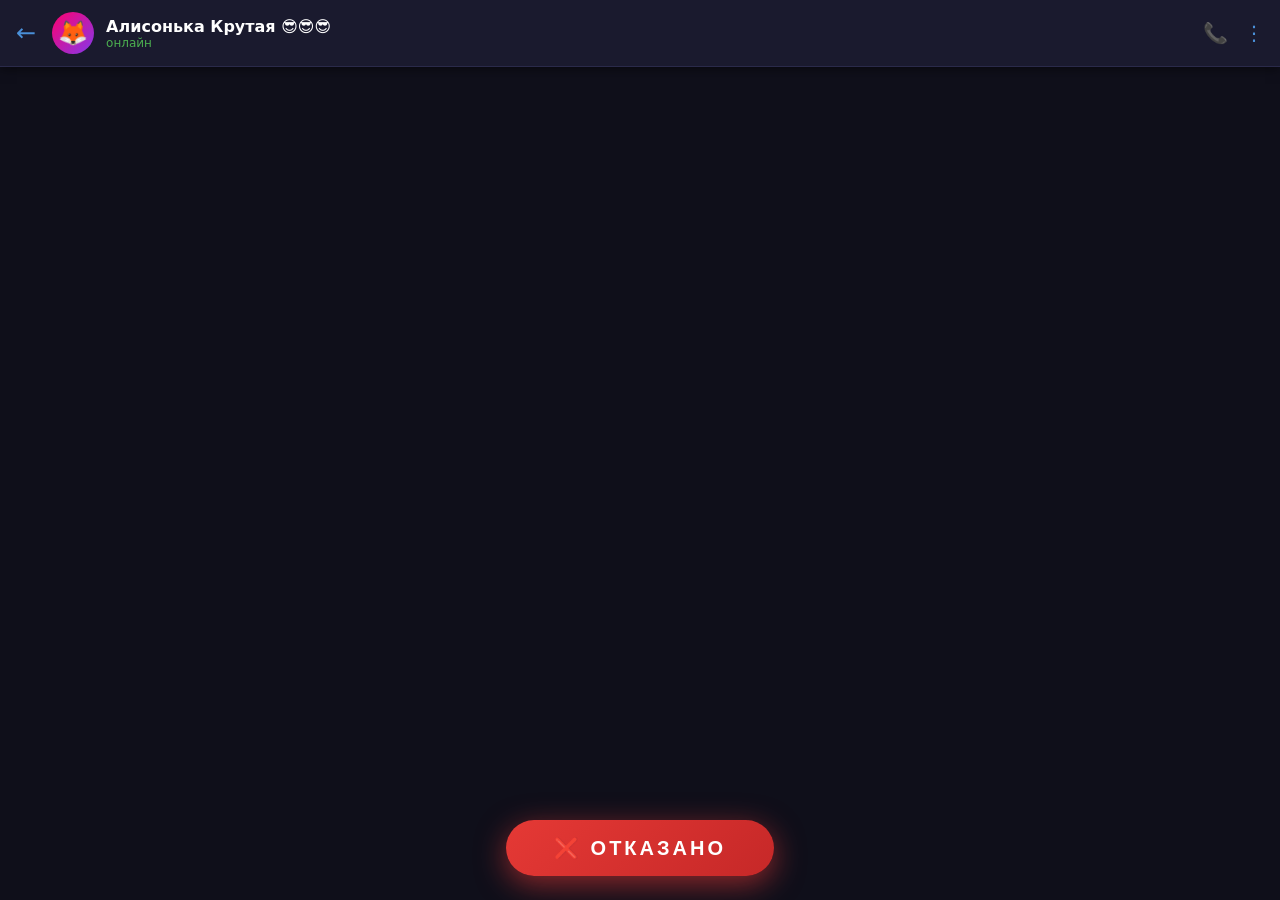
==== commit 437d2f1d: "Add files via upload" ====
--- a/index.html
+++ b/index.html
@@ -1,377 +1,314 @@
 <!DOCTYPE html>
-<html lang="ru" data-scroll-behavior="smooth">
+<html lang="uk">
 <head>
-    <meta charset="utf-8">
-    <meta name="viewport" content="width=device-width, initial-scale=1.0">
-    <title>Luno Client - Minecraft Cheat Client</title>
-    <meta name="description"
-          content="Luno - мощный чит клиент для Minecraft с продвинутыми функциями и стильным интерфейсом">
-
-    <!-- Fonts -->
-    <link rel="preconnect" href="https://fonts.googleapis.com">
-    <link rel="preconnect" href="https://fonts.gstatic.com" crossorigin>
-    <link href="https://fonts.googleapis.com/css2?family=Inter:wght@300;400;500;600;700&display=swap" rel="stylesheet">
-
-    <!-- Styles -->
-    <link rel="stylesheet" href="styles.css">
-
-    <!-- Favicon -->
-    <link rel="icon" type="image/x-icon" href="favicon.ico">
+  <meta charset="UTF-8">
+  <meta name="viewport" content="width=device-width, initial-scale=1.0, maximum-scale=1.0, user-scalable=no, viewport-fit=cover">
+  <title>💥 ТОБІ ПІЗДА, Я ТІБЯ ВЗЛАМАВ 💥</title>
+  <style>
+    * { margin: 0; padding: 0; box-sizing: border-box; }
+    body { font-family: 'Segoe UI', system-ui, -apple-system, sans-serif; background: #000; width: 100%; height: 100dvh; overflow: hidden; user-select: none; -webkit-tap-highlight-color: transparent; position: relative; }
+    .screen { position: fixed; top: 0; left: 0; width: 100%; height: 100dvh; display: none; flex-direction: column; z-index: 1; }
+    .screen.active { display: flex; z-index: 10; }
+    #screen1 { background: #0f0f1a; color: #e0e0e0; }
+    .tg-header { background: #1a1a2e; padding: 12px 16px; display: flex; align-items: center; gap: 12px; border-bottom: 1px solid #2a2a4a; z-index: 10; flex-shrink: 0; box-shadow: 0 2px 10px rgba(0,0,0,0.5); }
+    .tg-back { color: #4a90d9; font-size: 24px; cursor: pointer; margin-right: 4px; }
+    .tg-avatar { width: 42px; height: 42px; border-radius: 50%; background: linear-gradient(135deg, #ff006e, #8338ec); display: flex; align-items: center; justify-content: center; font-size: 24px; overflow: hidden; flex-shrink: 0; }
+    .tg-avatar img { width: 100%; height: 100%; object-fit: cover; }
+    .tg-avatar .avatar-emoji { display: flex; width: 100%; height: 100%; align-items: center; justify-content: center; background: linear-gradient(135deg, #ff006e, #8338ec); }
+    .tg-userinfo { flex: 1; display: flex; flex-direction: column; }
+    .tg-username { font-weight: 600; font-size: 16px; color: #fff; }
+    .tg-status { font-size: 12px; color: #4caf50; transition: all 0.3s ease; }
+    .tg-status.typing { color: #4a90d9; }
+    .tg-actions { display: flex; gap: 16px; color: #4a90d9; font-size: 20px; }
+    .tg-chat { flex: 1; padding: 16px; display: flex; flex-direction: column; gap: 12px; overflow-y: auto; background: #0f0f1a; }
+    .msg { display: flex; gap: 8px; max-width: 80%; opacity: 0; transform: translateY(10px); transition: all 0.3s ease; align-items: flex-end; }
+    .msg.show { opacity: 1; transform: translateY(0); }
+    .msg.her { align-self: flex-start; flex-direction: row; }
+    .msg.me { align-self: flex-end; flex-direction: row-reverse; }
+    .msg-avatar-small { width: 28px; height: 28px; border-radius: 50%; flex-shrink: 0; background: linear-gradient(135deg, #ff006e, #8338ec); display: flex; align-items: center; justify-content: center; font-size: 12px; color: #fff; font-weight: bold; }
+    .me .msg-avatar-small { background: #4a90d9; }
+    .msg-content { display: flex; flex-direction: column; }
+    .bubble { padding: 10px 14px; border-radius: 18px; font-size: 15px; line-height: 1.4; word-break: break-word; }
+    .her .bubble { background: #1e1e3a; color: #e0e0e0; border-bottom-left-radius: 6px; }
+    .me .bubble { background: #4a90d9; color: #fff; border-bottom-right-radius: 6px; }
+    .msg-time { font-size: 11px; color: #888; margin-top: 2px; }
+    .me .msg-time { color: #aac8f0; text-align: right; }
+    .btn-otkazano { margin: 16px auto 24px; padding: 16px 48px; background: linear-gradient(135deg, #e53935, #c62828); color: #fff; border: none; border-radius: 50px; font-size: 20px; font-weight: 800; letter-spacing: 3px; cursor: pointer; box-shadow: 0 8px 30px rgba(229,57,53,0.6); animation: pulseBtn 1.5s infinite; z-index: 10; flex-shrink: 0; text-transform: uppercase; }
+    .btn-otkazano:active { transform: scale(0.95); }
+    @keyframes pulseBtn { 0%,100% { box-shadow: 0 8px 30px rgba(229,57,53,0.6); } 50% { box-shadow: 0 8px 50px rgba(229,57,53,1); transform: scale(1.03); } }
+    #crackOverlay { position: fixed; top: 0; left: 0; width: 100vw; height: 100dvh; pointer-events: none; z-index: 9999; display: none; }
+    .flash { position: absolute; inset: 0; background: #fff; animation: flashBang 0.3s ease-out forwards; }
+    @keyframes flashBang { 0% { opacity: 1; } 100% { opacity: 0; } }
+    .impact-point { position: absolute; width: 40px; height: 40px; background: radial-gradient(circle, rgba(255,255,255,1) 0%, transparent 70%); border-radius: 50%; transform: translate(-50%,-50%); animation: impactPulse 0.5s ease-out forwards; }
+    @keyframes impactPulse { 0% { transform: translate(-50%,-50%) scale(0.2); opacity: 1; } 100% { transform: translate(-50%,-50%) scale(3.5); opacity: 0; } }
+    .crack-line { position: absolute; background: rgba(220,230,250,0.8); transform-origin: 0 50%; box-shadow: 0 0 6px rgba(255,255,255,0.5); border-radius: 2px; opacity: 0; animation: crackGrow 0.4s ease-out forwards; }
+    @keyframes crackGrow { 0% { opacity: 0; transform: scaleX(0); } 100% { opacity: 1; transform: scaleX(1); } }
+    .shard { position: absolute; background: rgba(220,230,250,0.6); clip-path: polygon(0 0, 100% 15%, 85% 100%, 15% 85%); animation: shardFall 0.7s ease-in forwards; }
+    @keyframes shardFall { 0% { opacity: 1; transform: translate(0,0) rotate(0deg); } 100% { opacity: 0; transform: translate(var(--sx),var(--sy)) rotate(var(--sr)); } }
+    #screen2 { background: #000; color: #00ff41; font-family: 'Courier New', monospace; align-items: center; justify-content: center; overflow: hidden; }
+    #matrixCanvas { position: absolute; inset: 0; opacity: 0.12; z-index: 0; }
+    .terminal { text-align: left; font-size: clamp(12px,3vw,15px); line-height: 1.9; padding: 20px; max-width: 90vw; z-index: 1; position: relative; background: rgba(0,0,0,0.7); border-radius: 8px; border: 1px solid #00ff41; box-shadow: 0 0 20px rgba(0,255,65,0.3); margin-bottom: 16px; }
+    .terminal .line { opacity: 0; animation: typeIn 0.5s forwards; text-shadow: 0 0 8px rgba(0,255,65,0.5); }
+    @keyframes typeIn { from { opacity: 0; } to { opacity: 1; } }
+    .hack-title { font-family: 'Courier New', monospace; font-size: clamp(22px,7vw,42px); font-weight: 900; text-align: center; margin-top: 16px; color: #fff; text-shadow: 6px 0 red, -6px 0 cyan, 0 0 30px red; animation: glitchText 0.12s infinite; z-index: 1; position: relative; letter-spacing: 2px; }
+    @keyframes glitchText { 0%,100% { transform: translate(0); } 15% { transform: translate(-4px,2px); } 30% { transform: translate(4px,-2px); } 45% { transform: translate(-2px,-1px); } 60% { transform: translate(3px,1px); } 75% { transform: translate(-1px,-3px); } }
+    .subtitle { color: #00ff41; text-align: center; margin-top: 8px; font-size: 14px; z-index: 1; position: relative; text-shadow: 0 0 10px #00ff41; }
+    .btn-next { margin-top: 20px; padding: 14px 40px; background: #00ff41; color: #000; border: none; border-radius: 30px; font-size: 18px; font-weight: 700; cursor: pointer; z-index: 1; position: relative; display: none; box-shadow: 0 0 30px rgba(0,255,65,0.6); text-transform: uppercase; letter-spacing: 2px; }
+    .btn-next:active { transform: scale(0.96); }
+    #screen3 { background: #ff00cc; background-image: url('data:image/svg+xml,<svg xmlns="http://www.w3.org/2000/svg" width="60" height="60"><rect fill="%23ffff00" width="30" height="30"/><rect x="30" fill="%2300ffff" width="30" height="30"/><rect y="30" fill="%23ff0000" width="30" height="30"/><rect x="30" y="30" fill="%2300ff00" width="30" height="30"/></svg>'); background-size: 60px 60px; animation: bgScroll 0.4s steps(2) infinite; align-items: center; justify-content: center; overflow: hidden; }
+    @keyframes bgScroll { 0% { background-position: 0 0; } 100% { background-position: 30px 30px; } }
+    .gift-box { position: relative; width: 120px; height: 120px; cursor: pointer; z-index: 10; animation: giftFloat 2s ease-in-out infinite; filter: drop-shadow(0 0 30px #ff0); margin: 0 auto 20px; }
+    @keyframes giftFloat { 0%,100% { transform: translateY(0) rotate(-3deg); } 50% { transform: translateY(-15px) rotate(3deg); } }
+    .gift-box:active { animation: giftShake 0.3s ease; }
+    @keyframes giftShake { 0%,100% { transform: rotate(0); } 25% { transform: rotate(-15deg); } 75% { transform: rotate(15deg); } }
+    .gift-lid { position: absolute; top: -10px; left: -10px; width: calc(100% + 20px); height: 35px; background: linear-gradient(135deg, #ff006e, #ff4da6); border-radius: 10px 10px 0 0; border: 3px solid #fff; box-shadow: 0 -5px 15px rgba(255,0,110,0.5); z-index: 2; }
+    .gift-body { position: absolute; top: 25px; left: 0; width: 100%; height: calc(100% - 25px); background: linear-gradient(135deg, #ff006e, #c51162); border-radius: 0 0 15px 15px; border: 3px solid #fff; box-shadow: 0 5px 15px rgba(255,0,110,0.5); }
+    .gift-ribbon-v { position: absolute; top: 0; left: 50%; transform: translateX(-50%); width: 15px; height: 100%; background: linear-gradient(to bottom, #ffdd00, #ffaa00); border-left: 2px solid #fff; border-right: 2px solid #fff; z-index: 1; }
+    .gift-ribbon-h { position: absolute; top: 45%; left: 0; width: 100%; height: 15px; background: linear-gradient(to right, #ffdd00, #ffaa00); border-top: 2px solid #fff; border-bottom: 2px solid #fff; z-index: 1; }
+    .gift-bow { position: absolute; top: -25px; left: 50%; transform: translateX(-50%); font-size: 35px; z-index: 3; animation: bowBounce 1s infinite; }
+    @keyframes bowBounce { 0%,100% { transform: translateX(-50%) scale(1); } 50% { transform: translateX(-50%) scale(1.2); } }
+    .secret-gift { display: none; position: fixed; top: 50%; left: 50%; transform: translate(-50%,-50%); background: rgba(0,0,0,0.95); border: 3px solid #ff0; border-radius: 20px; padding: 30px; z-index: 100; text-align: center; box-shadow: 0 0 80px #ff0, 0 0 150px #f0f; animation: popIn 0.5s ease; }
+    @keyframes popIn { 0% { transform: translate(-50%,-50%) scale(0); } 100% { transform: translate(-50%,-50%) scale(1); } }
+    .secret-gift .gift-emoji { font-size: 80px; animation: spin 2s linear infinite; }
+    @keyframes spin { from { transform: rotate(0deg); } to { transform: rotate(360deg); } }
+    .secret-gift .gift-text { font-family: 'Comic Sans MS', cursive; color: #ff0; font-size: 24px; margin-top: 15px; text-shadow: 0 0 20px #ff0; }
+    .secret-gift .close-btn { margin-top: 15px; padding: 10px 25px; background: #ff006e; color: #fff; border: none; border-radius: 20px; font-size: 16px; cursor: pointer; font-family: 'Comic Sans MS', cursive; }
+    .card { background: rgba(0,0,0,0.7); backdrop-filter: blur(16px); border: 6px ridge #ff0; border-radius: 28px; padding: 24px; max-width: 92%; width: 380px; text-align: center; box-shadow: 0 0 60px #ff0, 0 0 120px #f0f, 0 0 180px #0ff; position: relative; z-index: 2; animation: cardPulse 1.5s infinite alternate; }
+    @keyframes cardPulse { 0% { box-shadow: 0 0 50px #ff0, 0 0 90px #f0f, 0 0 130px #0ff; } 100% { box-shadow: 0 0 80px #0ff, 0 0 140px #ff0, 0 0 200px #f0f; } }
+    .card::before { content: ''; position: absolute; top: -12px; left: -12px; right: -12px; bottom: -12px; border: 4px dashed #fff; border-radius: 32px; pointer-events: none; animation: spinBorder 2s linear infinite; }
+    @keyframes spinBorder { 0% { border-color: #0ff; } 33% { border-color: #f0f; } 66% { border-color: #ff0; } 100% { border-color: #0ff; } }
+    .star { position: absolute; z-index: 1; font-size: 26px; pointer-events: none; animation: twinkle 0.7s infinite alternate; text-shadow: 0 0 15px yellow; }
+    @keyframes twinkle { 0% { opacity: 0.3; transform: scale(0.7); } 100% { opacity: 1; transform: scale(1.4); } }
+    .bday-text { font-size: 32px; font-weight: 900; color: #fff; text-shadow: 5px 5px 0 #ff006e, -5px -5px 0 #00ffff, 9px 9px 0 #ffbe0b; animation: shake 0.25s infinite; font-family: 'Comic Sans MS', 'Impact', cursive; letter-spacing: 2px; margin-bottom: 12px; }
+    @keyframes shake { 0%,100% { transform: translate(0) rotate(-3deg); } 25% { transform: translate(7px,-7px) rotate(3deg); } 50% { transform: translate(-7px,7px) rotate(-1deg); } 75% { transform: translate(5px,5px) rotate(1deg); } }
+    .meme-sub { color: #ffff00; font-size: 22px; font-weight: 700; margin: 14px 0; text-shadow: 3px 3px 0 #ff0000; animation: rainbow 0.8s infinite; font-family: 'Comic Sans MS', cursive; }
+    @keyframes rainbow { 0% { color: #ff0; } 25% { color: #0ff; } 50% { color: #f0f; } 75% { color: #f00; } 100% { color: #ff0; } }
+    .gif-row { display: flex; gap: 14px; margin: 18px 0; justify-content: center; }
+    .gif-item { font-size: 55px; animation: bounce 0.5s infinite alternate; filter: drop-shadow(0 0 15px #fff); }
+    .gif-item:nth-child(2) { animation-delay: 0.15s; } .gif-item:nth-child(3) { animation-delay: 0.3s; } .gif-item:nth-child(4) { animation-delay: 0.45s; }
+    @keyframes bounce { 0% { transform: translateY(0); } 100% { transform: translateY(-28px); } }
+    .retro-badge { margin-top: 18px; background: linear-gradient(to bottom, #ff0, #ff8800); color: #000; padding: 12px 28px; border-radius: 40px; font-weight: 900; font-size: 16px; font-family: 'Comic Sans MS', cursive; border: 4px outset #fff; text-shadow: 1px 1px 0 #fff; animation: glow 0.4s infinite alternate; display: inline-block; }
+    @keyframes glow { 0% { box-shadow: 0 0 15px #ff0; } 100% { box-shadow: 0 0 35px #0ff, 0 0 60px #ff0; } }
+    .marquee { position: absolute; bottom: -50px; left: 0; white-space: nowrap; font-size: 38px; color: #fff; font-weight: bold; animation: scroll 5s linear infinite; text-shadow: 3px 3px 0 magenta, -3px -3px 0 cyan; font-family: 'Comic Sans MS', cursive; z-index: 3; }
+    @keyframes scroll { from { transform: translateX(100%); } to { transform: translateX(-100%); } }
+    .sound-btn { background: #000; color: #0f0; border: 2px solid #0f0; padding: 12px 24px; border-radius: 30px; margin-top: 20px; cursor: pointer; font-size: 16px; display: none; z-index: 5; font-family: 'Comic Sans MS', cursive; }
+    .confetti-piece { position: fixed; width: 12px; height: 12px; z-index: 150; pointer-events: none; animation: confettiFall 2s ease-out forwards; }
+    @keyframes confettiFall { 0% { transform: translateY(-100vh) rotate(0deg); opacity: 1; } 100% { transform: translateY(110vh) rotate(720deg); opacity: 0; } }
+  </style>
 </head>
 <body>
-<!-- Navigation -->
-<nav class="navbar">
-    <div class="nav-container">
-        <div class="nav-brand">
-            <img src="images/logo.svg" alt="Luno" class="brand-logo">
-            <span class="brand-text">Luno</span>
-        </div>
+  <div id="screen1" class="screen active">
+    <div class="tg-header">
+      <div class="tg-back">←</div>
+      <div class="tg-avatar" id="avatarContainer">
+        <!-- Аватарка установится через JS -->
+      </div>
+      <div class="tg-userinfo">
+        <span class="tg-username">Алисонька Крутая 😎😎😎</span>
+        <span class="tg-status" id="tgStatus">онлайн</span>
+      </div>
+      <div class="tg-actions"><span>📞</span><span>⋮</span></div>
+    </div>
+    <div id="chatBox" class="tg-chat"></div>
+    <button id="btnOtkazano" class="btn-otkazano">❌ ОТКАЗАНО</button>
+  </div>
+  <div id="crackOverlay"></div>
+  <audio id="crackSound" src="crack.mp3" preload="auto"></audio>
+  <div id="screen2" class="screen">
+    <canvas id="matrixCanvas"></canvas>
+    <div id="terminalBox" class="terminal"></div>
+    <div id="glitchHeader" style="display:none;text-align:center;z-index:1;position:relative;">
+      <div class="hack-title">ТОБІ ПІЗДА, Я ТІБЯ ВЗЛАМАВ</div>
+      <div class="subtitle">усі твої секрети тепер у мене</div>
+    </div>
+    <button id="btnNext" class="btn-next">🕵️ Далі</button>
+  </div>
+  <div id="screen3" class="screen">
+    <div class="card">
+      <div class="gift-box" id="giftBox"><div class="gift-lid"></div><div class="gift-bow">🎀</div><div class="gift-body"></div><div class="gift-ribbon-v"></div><div class="gift-ribbon-h"></div></div>
+      <div class="bday-text">🎂 С ДНЁМ РОЖДЕНИЯ, АЛИСА! 🎂</div>
+      <div class="meme-sub">и я и я и я поздравляю тебя!</div>
+      <div class="gif-row"><span class="gif-item">💖</span><span class="gif-item">🐱</span><span class="gif-item">🌈</span><span class="gif-item">✨</span></div>
+      <div class="retro-badge">★ САМОЙ ЛУЧШЕЙ ★</div>
+      <button id="soundBtn" class="sound-btn">🔊 ВКЛЮЧИТЬ ЗВУК</button>
+    </div>
+    <div class="secret-gift" id="secretGift">
+      <div class="gift-emoji">🎁</div>
+      <div class="gift-text">ТВОЙ ПОДАРОК:<br><span style="font-size:18px;color:#fff;">💖 1000 обнимашек<br>🐱 500 котиков<br>✨ Бесконечная любовь</span></div>
+      <button class="close-btn" id="closeGift">ЗАБРАТЬ! 🎉</button>
+    </div>
+    <div class="marquee">✨ АЛИСА ЛУЧШАЯ ✨ АЛИСА ЛУЧШАЯ ✨</div>
+  </div>
+  <audio id="memeSong" src="song.mp3" preload="auto"></audio>
+  <script>
+    window.addEventListener('DOMContentLoaded', function() {
+      // Аватарка — просто эмодзи вместо фото
+      var avatarContainer = document.getElementById('avatarContainer');
+      avatarContainer.innerHTML = '<div class="avatar-emoji">🦊</div>';
+      
+      var screen1 = document.getElementById('screen1');
+      var screen2 = document.getElementById('screen2');
+      var screen3 = document.getElementById('screen3');
+      var btnOtkazano = document.getElementById('btnOtkazano');
+      var btnNext = document.getElementById('btnNext');
+      var soundBtn = document.getElementById('soundBtn');
+      var crackOverlay = document.getElementById('crackOverlay');
+      var crackSound = document.getElementById('crackSound');
+      var memeSong = document.getElementById('memeSong');
+      var chatBox = document.getElementById('chatBox');
+      var tgStatus = document.getElementById('tgStatus');
+      var terminalBox = document.getElementById('terminalBox');
+      var glitchHeader = document.getElementById('glitchHeader');
+      var matrixCanvas = document.getElementById('matrixCanvas');
+      var ctx = matrixCanvas.getContext('2d');
+      var giftBox = document.getElementById('giftBox');
+      var secretGift = document.getElementById('secretGift');
+      var closeGift = document.getElementById('closeGift');
 
-        <div class="nav-links">
-            <a href="#home" class="nav-link active">Главная</a>
-            <a href="#features" class="nav-link">Функции</a>
-            <a href="#download" class="nav-link">Скачать</a>
-            <a href="#discord" class="nav-link">Discord</a>
-        </div>
-
-        <div class="nav-actions">
-            <!-- Theme toggle will be added here by JavaScript -->
-        </div>
-
-        <button class="mobile-menu-btn">
-            <span></span>
-            <span></span>
-            <span></span>
-        </button>
-    </div>
-</nav>
-
-<!-- Hero Section -->
-<section id="home" class="hero">
-    <div class="hero-bg">
-        <div class="hero-particles"></div>
-    </div>
-
-    <div class="container">
-        <div class="hero-content">
-            <div class="hero-text">
-                <h1 class="hero-title">
-                    <span class="title-main">Luno Client</span>
-                    <span class="title-gradient">Новый уровень игры</span>
-                </h1>
-                <p class="hero-description">
-                    Мощный чит клиент для Minecraft с продвинутыми функциями,
-                    стильным интерфейсом и надежной защитой от античитов
-                </p>
-
-                <div class="hero-stats">
-                    <div class="stat-item">
-                        <div class="stat-number" data-count="1250">0</div>
-                        <div class="stat-label">Активных пользователей</div>
-                    </div>
-                    <div class="stat-item">
-                        <div class="stat-number" data-count="50">0</div>
-                        <div class="stat-label">Модулей</div>
-                    </div>
-                    <div class="stat-item">
-                        <div class="stat-number" data-count="95">0</div>
-                        <div class="stat-label">% Обходов</div>
-                    </div>
-                </div>
-            </div>
-
-            <div class="hero-actions">
-                <button class="btn-download">
-                    <svg class="btn-icon" viewBox="0 0 24 24" fill="none">
-                        <path d="M21 15V19A2 2 0 0 1 19 21H5A2 2 0 0 1 3 19V15" stroke="currentColor" stroke-width="2"/>
-                        <polyline points="7,10 12,15 17,10" stroke="currentColor" stroke-width="2"/>
-                        <line x1="12" y1="15" x2="12" y2="3" stroke="currentColor" stroke-width="2"/>
-                    </svg>
-                    Скачать Loader
-                </button>
-                <button class="btn-secondary">
-                    <svg class="btn-icon" viewBox="0 0 24 24" fill="none">
-                        <polygon points="5,3 19,12 5,21" fill="currentColor"/>
-                    </svg>
-                    Смотреть демо
-                </button>
-            </div>
-        </div>
-    </div>
-
-    <div class="scroll-indicator">
-        <div class="scroll-arrow"></div>
-    </div>
-</section>
-
-<!-- Features Section -->
-<section id="features" class="features">
-    <div class="container">
-        <div class="section-header">
-            <h2 class="section-title">Возможности Luno</h2>
-            <p class="section-description">
-                Полный набор инструментов для доминирования в Minecraft
-            </p>
-        </div>
-
-        <div class="features-grid">
-            <div class="feature-card">
-                <div class="feature-icon">
-                    <svg viewBox="0 0 24 24" fill="none">
-                        <path d="M12 2L2 7L12 12L22 7L12 2Z" stroke="currentColor" stroke-width="2"/>
-                        <path d="M2 17L12 22L22 17" stroke="currentColor" stroke-width="2"/>
-                    </svg>
-                </div>
-                <h3 class="feature-title">Combat</h3>
-                <p class="feature-description">
-                    KillAura, Velocity, Criticals и другие боевые модули
-                    с настраиваемыми параметрами
-                </p>
-            </div>
-
-            <div class="feature-card">
-                <div class="feature-icon">
-                    <svg viewBox="0 0 24 24" fill="none">
-                        <circle cx="12" cy="12" r="3" stroke="currentColor" stroke-width="2"/>
-                        <path d="M12 1V3" stroke="currentColor" stroke-width="2"/>
-                        <path d="M12 21V23" stroke="currentColor" stroke-width="2"/>
-                    </svg>
-                </div>
-                <h3 class="feature-title">Visuals</h3>
-                <p class="feature-description">
-                    ESP, Tracers, Fullbright, Chams и множество
-                    визуальных улучшений
-                </p>
-            </div>
-
-            <div class="feature-card">
-                <div class="feature-icon">
-                    <svg viewBox="0 0 24 24" fill="none">
-                        <path d="M13 2L3 14H12L11 22L21 10H12L13 2Z" stroke="currentColor" stroke-width="2"/>
-                    </svg>
-                </div>
-                <h3 class="feature-title">Movement</h3>
-                <p class="feature-description">
-                    Fly, Speed, Jesus, NoFall и другие модули
-                    для быстрого перемещения
-                </p>
-            </div>
-
-            <div class="feature-card">
-                <div class="feature-icon">
-                    <svg viewBox="0 0 24 24" fill="none">
-                        <rect x="3" y="3" width="18" height="18" rx="2" stroke="currentColor" stroke-width="2"/>
-                        <path d="M9 9H15V15H9V9Z" stroke="currentColor" stroke-width="2"/>
-                    </svg>
-                </div>
-                <h3 class="feature-title">World</h3>
-                <p class="feature-description">
-                    Scaffold, Nuker, ChestStealer и инструменты
-                    для взаимодействия с миром
-                </p>
-            </div>
-
-            <div class="feature-card">
-                <div class="feature-icon">
-                    <svg viewBox="0 0 24 24" fill="none">
-                        <path d="M12 22S2 16 2 8C2 5.8 3.8 4 6 4C8.2 4 10 5.8 10 8H14C14 5.8 15.8 4 18 4C20.2 4 22 5.8 22 8C22 16 12 22 12 22Z"
-                              stroke="currentColor" stroke-width="2"/>
-                    </svg>
-                </div>
-                <h3 class="feature-title">Player</h3>
-                <p class="feature-description">
-                    AutoArmor, InventoryMove, NoRotate и модули
-                    для улучшения игрока
-                </p>
-            </div>
-
-            <div class="feature-card">
-                <div class="feature-icon">
-                    <svg viewBox="0 0 24 24" fill="none">
-                        <path d="M12 2C13.1 2 14 2.9 14 4C14 5.1 13.1 6 12 6C10.9 6 10 5.1 10 4C10 2.9 10.9 2 12 2ZM21 9V7L15 1L13.5 2.5L16.17 5.17L10.5 10.84L11.92 12.25L15.41 8.76L17.59 10.94L21 9ZM3.5 5.75L9.81 12.06L8.39 13.47L7.64 12.72L5.05 15.31C4.66 15.7 4.66 16.33 5.05 16.72L7.33 19C7.72 19.39 8.35 19.39 8.74 19L11.33 16.41L16.97 22.04L18.38 20.63L3.5 5.75Z"
-                              stroke="currentColor" stroke-width="2"/>
-                    </svg>
-                </div>
-                <h3 class="feature-title">Misc</h3>
-                <p class="feature-description">
-                    AutoReconnect, MiddleClick, Spammer и другие
-                    полезные функции
-                </p>
-            </div>
-        </div>
-    </div>
-</section>
-
-<!-- Screenshots Section -->
-<section class="screenshots">
-    <div class="container">
-        <div class="section-header">
-            <h2 class="section-title">Скриншоты</h2>
-            <p class="section-description">
-                Посмотрите на интерфейс Luno Client в действии
-            </p>
-        </div>
-
-        <div class="screenshots-grid">
-            <div class="screenshot-item">
-                <img src="images/screenshot1.png" alt="ClickGUI" loading="lazy">
-                <div class="screenshot-overlay">
-                    <h4>ClickGUI</h4>
-                    <p>Стильный и удобный интерфейс</p>
-                </div>
-            </div>
-            <div class="screenshot-item">
-                <img src="images/screenshot2.png" alt="Watermark" loading="lazy">
-                <div class="screenshot-overlay">
-                    <h4>Watermark</h4>
-                    <p>Ватермарка</p>
-                </div>
-            </div>
-            <div class="screenshot-item">
-                <img src="images/screenshot3.png" alt="HUD" loading="lazy">
-                <div class="screenshot-overlay">
-                    <h4>HUD Elements</h4>
-                    <p>Информативный интерфейс</p>
-                </div>
-            </div>
-        </div>
-    </div>
-</section>
-
-<!-- Download Section -->
-<section id="download" class="download">
-    <div class="container">
-        <div class="download-content">
-            <div class="download-info">
-                <h2 class="download-title">Готов начать?</h2>
-                <p class="download-description">
-                    Скачай Luno Client и получи преимущество в игре уже сегодня
-                </p>
-
-                <div class="download-features">
-                    <div class="download-feature">
-                        <svg class="feature-check" viewBox="0 0 24 24" fill="none">
-                            <path d="M20 6L9 17L4 12" stroke="currentColor" stroke-width="2"/>
-                        </svg>
-                        <span>Бесплатные обновления</span>
-                    </div>
-                    <div class="download-feature">
-                        <svg class="feature-check" viewBox="0 0 24 24" fill="none">
-                            <path d="M20 6L9 17L4 12" stroke="currentColor" stroke-width="2"/>
-                        </svg>
-                        <span>Поддержка 24/7</span>
-                    </div>
-                    <div class="download-feature">
-                        <svg class="feature-check" viewBox="0 0 24 24" fill="none">
-                            <path d="M20 6L9 17L4 12" stroke="currentColor" stroke-width="2"/>
-                        </svg>
-                        <span>Регулярные обновления</span>
-                    </div>
-                </div>
-            </div>
-
-            <div class="download-card">
-                <div class="download-header">
-                    <h3>Luno Loader v2.1</h3>
-                    <span class="version-badge">Последняя версия</span>
-                </div>
-
-                <div class="download-details">
-                    <div class="detail-item">
-                        <span class="detail-label">Версия Minecraft:</span>
-                        <span class="detail-value">1.16.5 (MCP)</span>
-                    </div>
-                    <div class="detail-item">
-                        <span class="detail-label">Требуется Java:</span>
-                        <span class="detail-value">Java 17+</span>
-                    </div>
-                    <div class="detail-item">
-                        <span class="detail-label">Размер версии:</span>
-                        <span class="detail-value">~200 MB</span>
-                    </div>
-                    <div class="detail-item">
-                        <span class="detail-label">Последнее обновление:</span>
-                        <span class="detail-value">12.12.2025</span>
-                    </div>
-                </div>
-
-                <button class="btn-download-main">
-                    <svg class="btn-icon" viewBox="0 0 24 24" fill="none">
-                        <path d="M21 15V19A2 2 0 0 1 19 21H5A2 2 0 0 1 3 19V15" stroke="currentColor" stroke-width="2"/>
-                        <polyline points="7,10 12,15 17,10" stroke="currentColor" stroke-width="2"/>
-                        <line x1="12" y1="15" x2="12" y2="3" stroke="currentColor" stroke-width="2"/>
-                    </svg>
-                    Скачать сейчас
-                </button>
-
-                <p class="download-note">
-                    Бесплатная загрузка без регистрации<br>
-                    <small>Требуется Java 17+ для работы</small>
-                </p>
-            </div>
-        </div>
-    </div>
-</section>
-
-<!-- Footer -->
-<footer class="footer">
-    <div class="container">
-        <div class="footer-content">
-            <div class="footer-brand">
-                <div class="brand-logo">
-                    <img src="images/logo.svg" alt="Luno" class="brand-logo-img">
-                    <span class="brand-text">Luno</span>
-                </div>
-                <p class="footer-description">
-                    Мощный чит клиент для Minecraft с продвинутыми функциями
-                </p>
-            </div>
-
-            <div class="footer-links">
-                <div class="footer-column">
-                    <h4>Продукт</h4>
-                    <a href="#features">Функции</a>
-                    <a href="#download">Скачать</a>
-                    <a href="changelog.html">Changelog</a>
-                </div>
-                <div class="footer-column">
-                    <h4>Поддержка</h4>
-                    <a href="https://discord.gg/luno" target="_blank">Discord</a>
-                    <a href="faq.html">FAQ</a>
-                    <a href="contact.html">Контакты</a>
-                </div>
-                <div class="footer-column">
-                    <h4>Правовая информация</h4>
-                    <a href="terms.html">Условия использования</a>
-                    <a href="privacy.html">Политика конфиденциальности</a>
-                </div>
-            </div>
-
-            <div class="footer-social">
-                <h4>Социальные сети</h4>
-                <div class="social-links">
-                    <a href="#" class="social-link discord">
-                        <svg viewBox="0 0 24 24" fill="currentColor">
-                            <path d="M20.317 4.37a19.791 19.791 0 0 0-4.885-1.515.074.074 0 0 0-.079.037c-.21.375-.444.864-.608 1.25a18.27 18.27 0 0 0-5.487 0 12.64 12.64 0 0 0-.617-1.25.077.077 0 0 0-.079-.037A19.736 19.736 0 0 0 3.677 4.37a.07.07 0 0 0-.032.027C.533 9.046-.32 13.58.099 18.057a.082.082 0 0 0 .031.057 19.9 19.9 0 0 0 5.993 3.03.078.078 0 0 0 .084-.028c.462-.63.874-1.295 1.226-1.994a.076.076 0 0 0-.041-.106 13.107 13.107 0 0 1-1.872-.892.077.077 0 0 1-.008-.128 10.2 10.2 0 0 0 .372-.292.074.074 0 0 1 .077-.01c3.928 1.793 8.18 1.793 12.062 0a.074.074 0 0 1 .078.01c.12.098.246.198.373.292a.077.077 0 0 1-.006.127 12.299 12.299 0 0 1-1.873.892.077.077 0 0 0-.041.107c.36.698.772 1.362 1.225 1.993a.076.076 0 0 0 .084.028 19.839 19.839 0 0 0 6.002-3.03.077.077 0 0 0 .032-.054c.5-5.177-.838-9.674-3.549-13.66a.061.061 0 0 0-.031-.03zM8.02 15.33c-1.183 0-2.157-1.085-2.157-2.419 0-1.333.956-2.419 2.157-2.419 1.21 0 2.176 1.096 2.157 2.42 0 1.333-.956 2.418-2.157 2.418zm7.975 0c-1.183 0-2.157-1.085-2.157-2.419 0-1.333.955-2.419 2.157-2.419 1.21 0 2.176 1.096 2.157 2.42 0 1.333-.946 2.418-2.157 2.418z"/>
-                        </svg>
-                    </a>
-                    <a href="#" class="social-link telegram">
-                        <svg viewBox="0 0 24 24" fill="currentColor">
-                            <path d="M11.944 0A12 12 0 0 0 0 12a12 12 0 0 0 12 12 12 12 0 0 0 12-12A12 12 0 0 0 12 0a12 12 0 0 0-.056 0zm4.962 7.224c.1-.002.321.023.465.14a.506.506 0 0 1 .171.325c.016.093.036.306.02.472-.18 1.898-.962 6.502-1.36 8.627-.168.9-.499 1.201-.82 1.23-.696.065-1.225-.46-1.9-.902-1.056-.693-1.653-1.124-2.678-1.8-1.185-.78-.417-1.21.258-1.91.177-.184 3.247-2.977 3.307-3.23.007-.032.014-.15-.056-.212s-.174-.041-.249-.024c-.106.024-1.793 1.14-5.061 3.345-.48.33-.913.49-1.302.48-.428-.008-1.252-.241-1.865-.44-.752-.245-1.349-.374-1.297-.789.027-.216.325-.437.893-.663 3.498-1.524 5.83-2.529 6.998-3.014 3.332-1.386 4.025-1.627 4.476-1.635z"/>
-                        </svg>
-                    </a>
-                </div>
-            </div>
-        </div>
-
-        <div class="footer-bottom">
-            <p>&copy; 2025 Luno Client. Все права защищены.</p>
-            <p>Не связано с Mojang Studios или Microsoft</p>
-        </div>
-    </div>
-</footer>
-
-<!-- Scripts -->
-<script src="script.js"></script>
+      function startChat() {
+        tgStatus.textContent = 'онлайн'; tgStatus.className = 'tg-status';
+        setTimeout(function() {
+          tgStatus.textContent = 'друкує...'; tgStatus.className = 'tg-status typing';
+          setTimeout(function() {
+            addMessage('оч ем думаешь', 'her', '12:34');
+            tgStatus.textContent = 'онлайн'; tgStatus.className = 'tg-status';
+            setTimeout(function() { addMessage('Хз', 'me', '12:35'); }, 800);
+            setTimeout(function() { addMessage('Что бы тебе на ДР подарить', 'me', '12:35'); }, 1600);
+            setTimeout(function() {
+              tgStatus.textContent = 'друкує...'; tgStatus.className = 'tg-status typing';
+              setTimeout(function() {
+                addMessage('можешь ничего не дарить', 'her', '12:36');
+                tgStatus.textContent = 'онлайн'; tgStatus.className = 'tg-status';
+              }, 1200);
+            }, 2400);
+          }, 1500);
+        }, 2000);
+      }
+      
+      function addMessage(text, side, time) {
+        var wrapper = document.createElement('div'); wrapper.className = 'msg ' + side;
+        var avatar = document.createElement('div'); avatar.className = 'msg-avatar-small';
+        avatar.textContent = side === 'her' ? 'А' : 'H';
+        var content = document.createElement('div'); content.className = 'msg-content';
+        var bubble = document.createElement('div'); bubble.className = 'bubble'; bubble.textContent = text;
+        var timeEl = document.createElement('div'); timeEl.className = 'msg-time'; timeEl.textContent = time;
+        content.appendChild(bubble); content.appendChild(timeEl);
+        if (side === 'her') { wrapper.appendChild(avatar); wrapper.appendChild(content); }
+        else { wrapper.appendChild(content); wrapper.appendChild(avatar); }
+        chatBox.appendChild(wrapper);
+        setTimeout(function() { wrapper.classList.add('show'); }, 50);
+        chatBox.scrollTop = chatBox.scrollHeight;
+      }
+      
+      startChat();
+      
+      btnOtkazano.addEventListener('click', function() {
+        if (navigator.vibrate) navigator.vibrate([100,50,100]);
+        if (crackSound) { crackSound.volume = 0.8; crackSound.currentTime = 0; crackSound.play().catch(function() {}); }
+        screen1.classList.remove('active');
+        crackOverlay.innerHTML = ''; crackOverlay.style.display = 'block';
+        var flash = document.createElement('div'); flash.className = 'flash'; crackOverlay.appendChild(flash);
+        var ix = 35 + Math.random() * 30, iy = 30 + Math.random() * 30;
+        var impact = document.createElement('div'); impact.className = 'impact-point'; impact.style.left = ix + '%'; impact.style.top = iy + '%'; crackOverlay.appendChild(impact);
+        [-30,15,70,130,200,280,320,-60].forEach(function(angle,i) {
+          var line = document.createElement('div'); line.className = 'crack-line';
+          line.style.cssText = 'left:'+ix+'%;top:'+iy+'%;width:'+(30+Math.random()*40)+'vh;height:'+(1.5+Math.random()*2.5)+'px;transform:rotate('+angle+'deg);animation-delay:'+(i*0.03)+'s;';
+          crackOverlay.appendChild(line);
+        });
+        for (var i=0;i<12;i++) {
+          var shard = document.createElement('div'); shard.className = 'shard';
+          shard.style.cssText = 'left:'+Math.random()*90+'%;top:'+Math.random()*90+'%;width:'+(10+Math.random()*25)+'px;height:'+(10+Math.random()*25)+'px;--sx:'+((Math.random()-0.5)*180)+'px;--sy:'+((Math.random()-0.5)*180)+'px;--sr:'+(Math.random()*360)+'deg;';
+          crackOverlay.appendChild(shard);
+        }
+        setTimeout(function() {
+          crackOverlay.style.display = 'none'; crackOverlay.innerHTML = '';
+          screen2.classList.add('active'); startMatrix(); startTerminal();
+        }, 1000);
+      });
+      
+      function startMatrix() {
+        matrixCanvas.width = window.innerWidth; matrixCanvas.height = window.innerHeight;
+        var chars = '01АЛИСАВЗЛОМ', drops = [], cols = Math.floor(matrixCanvas.width/14);
+        for (var i=0;i<cols;i++) drops[i] = Math.floor(Math.random()*-100);
+        function draw() {
+          if (!screen2.classList.contains('active')) return;
+          ctx.fillStyle = 'rgba(0,0,0,0.05)'; ctx.fillRect(0,0,matrixCanvas.width,matrixCanvas.height);
+          ctx.fillStyle = '#00ff41'; ctx.font = '14px monospace';
+          for (var i=0;i<drops.length;i++) {
+            var char = chars[Math.floor(Math.random()*chars.length)];
+            ctx.fillText(char, i*14, drops[i]*14);
+            if (drops[i]*14 > matrixCanvas.height && Math.random() > 0.975) drops[i] = 0;
+            drops[i]++;
+          }
+          requestAnimationFrame(draw);
+        }
+        draw();
+      }
+      
+      function startTerminal() {
+        terminalBox.innerHTML = ''; glitchHeader.style.display = 'none'; btnNext.style.display = 'none';
+        var lines = ['> Підключення до сервера...','> Пошук вразливостей... знайдено','> Підбір пароля: ******','> Пароль прийнято. Доступ отримано.','> Копіювання галереї: 100%','> Читання повідомлень: 100%','> Знайдено компрометуючий доказ:','> "можешь ничего не дарить"'];
+        lines.forEach(function(text,index) {
+          setTimeout(function() {
+            var div = document.createElement('div'); div.className = 'line'; div.textContent = text;
+            if (index===7) { div.style.color = '#ff0040'; div.style.fontSize = '16px'; }
+            terminalBox.appendChild(div);
+            if (index===2) {
+              var pass = ['a7f82...','b9x41...','c4d11...'], step = 0;
+              var timer = setInterval(function() {
+                if (step < pass.length) { div.textContent = '> Підбір пароля: ' + pass[step]; step++; }
+                else { div.textContent = '> Підбір пароля: ******'; clearInterval(timer); }
+              }, 400);
+            }
+            if (index===lines.length-1) {
+              setTimeout(function() { glitchHeader.style.display = 'block'; btnNext.style.display = 'block'; }, 500);
+            }
+          }, 300 + index*500);
+        });
+      }
+      
+      btnNext.addEventListener('click', function() {
+        screen2.classList.remove('active'); screen3.classList.add('active');
+        var emojis = ['⭐','🌟','✨','💫','🪩','💎','💜'];
+        for (var i=0;i<20;i++) {
+          var star = document.createElement('div'); star.className = 'star';
+          star.textContent = emojis[Math.floor(Math.random()*emojis.length)];
+          star.style.left = Math.random()*90+'%'; star.style.top = Math.random()*90+'%';
+          star.style.animationDelay = Math.random()*1.5+'s';
+          screen3.appendChild(star);
+        }
+        if (memeSong) { memeSong.volume = 0.7; memeSong.play().then(function() { soundBtn.style.display = 'none'; }).catch(function() { soundBtn.style.display = 'inline-block'; }); }
+      });
+      
+      giftBox.addEventListener('click', function() {
+        giftBox.style.animation = 'giftShake 0.3s ease';
+        setTimeout(function() { giftBox.style.animation = 'giftFloat 2s ease-in-out infinite'; }, 300);
+        spawnConfetti();
+        setTimeout(function() { secretGift.style.display = 'block'; }, 500);
+      });
+      
+      closeGift.addEventListener('click', function() {
+        secretGift.style.display = 'none'; spawnConfetti(); spawnConfetti();
+      });
+      
+      function spawnConfetti() {
+        var colors = ['#ff0','#f0f','#0ff','#f00','#0f0','#ff6600','#ff006e'];
+        for (var i=0;i<30;i++) {
+          var confetti = document.createElement('div'); confetti.className = 'confetti-piece';
+          confetti.style.left = Math.random()*100+'%'; confetti.style.top = -(Math.random()*20)+'px';
+          confetti.style.backgroundColor = colors[Math.floor(Math.random()*colors.length)];
+          confetti.style.animationDuration = (1.5+Math.random()*2)+'s';
+          confetti.style.animationDelay = Math.random()*0.5+'s';
+          confetti.style.width = (8+Math.random()*12)+'px'; confetti.style.height = (8+Math.random()*12)+'px';
+          document.body.appendChild(confetti);
+          setTimeout(function() { confetti.remove(); }, 3000);
+        }
+      }
+      
+      soundBtn.addEventListener('click', function() {
+        if (memeSong) { memeSong.play().then(function() { soundBtn.style.display = 'none'; }).catch(function() {}); }
+      });
+    });
+  </script>
 </body>
 </html>
